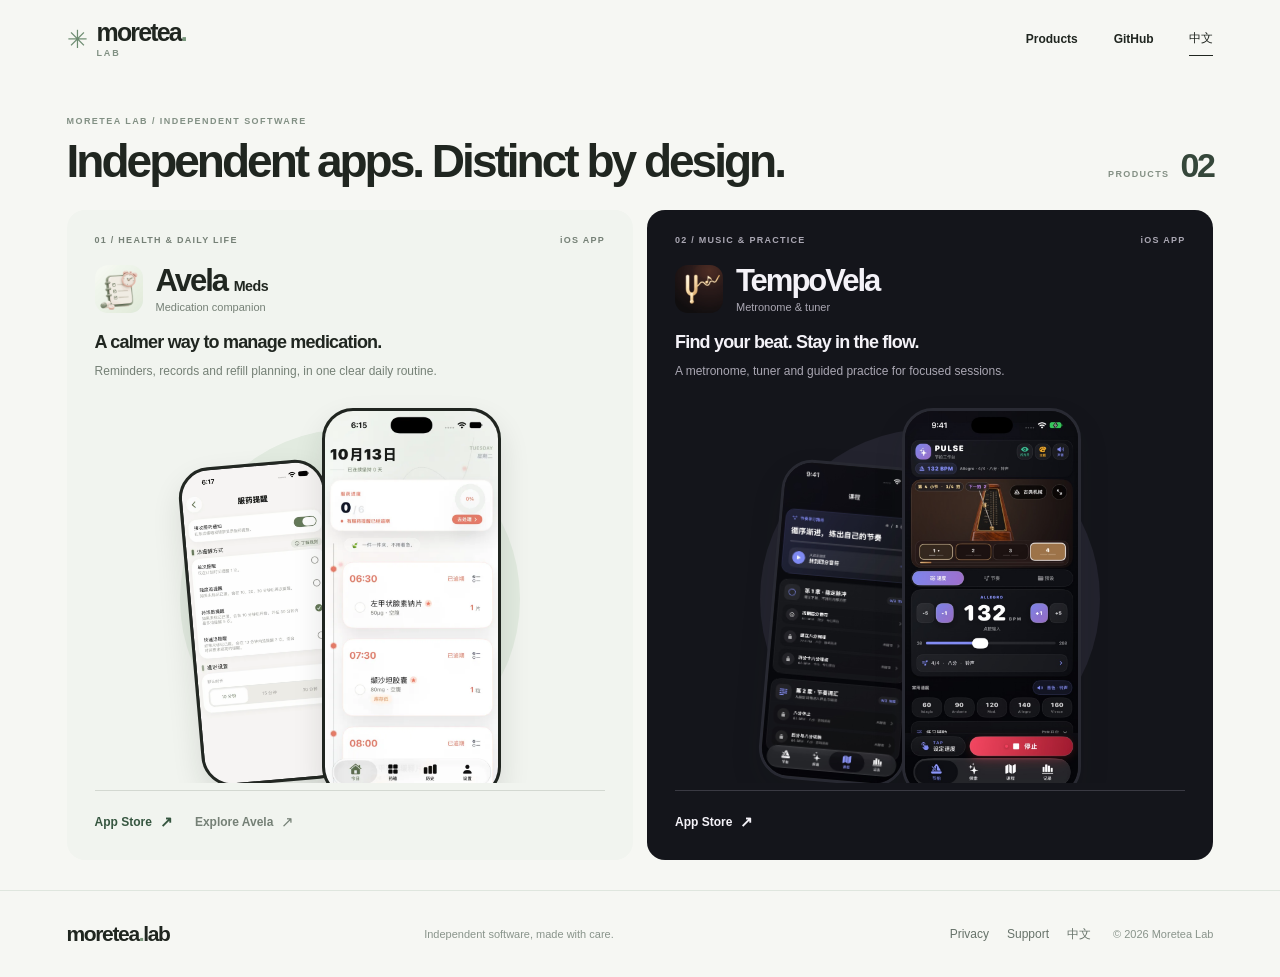
==== en/index.html @ 5b2bbec3 "Show published apps in a single product catalogue" ====
<!doctype html>
<html lang="en">
<head>
<meta charset="utf-8">
<meta name="viewport" content="width=device-width,initial-scale=1">
<meta name="theme-color" content="#f6f7f3">
<title>Moretea Lab — Independent software products</title>
<meta name="description" content="Explore independent Moretea Lab apps: Avela Meds for clearer medication routines and TempoVela for focused music practice.">
<link rel="canonical" href="https://moretea-lab.tech/en/">
<link rel="alternate" hreflang="zh-CN" href="https://moretea-lab.tech/">
<link rel="alternate" hreflang="en" href="https://moretea-lab.tech/en/">
<link rel="alternate" hreflang="x-default" href="https://moretea-lab.tech/en/">
<link rel="icon" href="/favicon.svg" type="image/svg+xml">
<link rel="stylesheet" href="/styles.css">
<meta property="og:type" content="website">
<meta property="og:site_name" content="Moretea Lab">
<meta property="og:locale" content="en_US">
<meta property="og:title" content="Moretea Lab — Independent software products">
<meta property="og:description" content="Two independent apps, each with its own point of view: medication management and focused music practice.">
<meta property="og:url" content="https://moretea-lab.tech/en/">
<meta property="og:image" content="https://moretea-lab.tech/assets/og-studio.png">
<meta name="twitter:card" content="summary_large_image">
<script type="application/ld+json">{"@context":"https://schema.org","@type":"Organization","name":"Moretea Lab","url":"https://moretea-lab.tech/","sameAs":["https://github.com/moretea-labs"]}</script>
<script type="application/ld+json">{"@context":"https://schema.org","@type":"ItemList","name":"Moretea Lab independent products","itemListElement":[{"@type":"ListItem","position":1,"name":"Avela Meds","url":"https://avela.moretea-lab.tech/en"},{"@type":"ListItem","position":2,"name":"TempoVela","url":"https://apps.apple.com/us/app/id6831952477"}]}</script>
</head>
<body>
<a class="skip-link" href="#main">Skip to content</a>
<header class="site-header wrap">
  <a class="brand" href="/en/" aria-label="Moretea Lab homepage">
    <span class="brand-mark" aria-hidden="true">✳</span>
    <span class="brand-name">moretea<span class="brand-dot">.</span><small>LAB</small></span>
  </a>
  <nav class="site-nav" aria-label="Main navigation">
    <a href="#products">Products</a>
    <a href="https://github.com/moretea-labs" target="_blank" rel="noopener">GitHub</a>
    <a class="language-link" href="/" lang="zh-CN">中文</a>
  </nav>
</header>
<main id="main">
  <section class="portfolio-intro wrap" aria-labelledby="portfolio-title">
    <div class="portfolio-intro-copy">
      <p class="portfolio-eyebrow">MORETEA LAB / INDEPENDENT SOFTWARE</p>
      <h1 id="portfolio-title">Independent apps. Distinct by design.</h1>
    </div>
    <div class="portfolio-count" aria-label="Two published products">
      <span>PRODUCTS</span><strong>02</strong>
    </div>
  </section>
  <section class="product-grid wrap" id="products" aria-label="Published Moretea Lab products">
    <article class="product product-avela" id="avela" aria-labelledby="avela-title">
      <div class="product-topline"><span>01 / HEALTH &amp; DAILY LIFE</span><span>iOS APP</span></div>
      <div class="product-identity">
        <img class="app-icon" src="/assets/avela-icon.jpg" width="48" height="48" alt="Avela app icon">
        <div><h2 id="avela-title">Avela <span>Meds</span></h2><p class="product-category">Medication companion</p></div>
      </div>
      <p class="product-tagline">A calmer way to manage medication.</p>
      <p class="product-description">Reminders, records and refill planning, in one clear daily routine.</p>
      <div class="product-visual" role="group" aria-label="Avela app interface showcase">
        <span class="visual-disc" aria-hidden="true"></span>
        <figure class="device device-secondary">
          <img src="/assets/avela-reminder.webp" alt="Avela medication reminder settings screen" width="560" height="1218" loading="eager" decoding="async">
        </figure>
        <figure class="device device-primary">
          <img src="/assets/avela-today.webp" alt="Avela daily medication plan and progress screen" width="560" height="1218" loading="eager" decoding="async" fetchpriority="high">
        </figure>
      </div>
      <div class="product-footer">
        <a class="product-link product-link-primary" href="https://apps.apple.com/us/app/id6775778505" target="_blank" rel="noopener">App Store <span aria-hidden="true">↗</span></a>
        <a class="product-link product-link-secondary" href="https://avela.moretea-lab.tech/en">Explore Avela <span aria-hidden="true">↗</span></a>
      </div>
    </article>
    <article class="product product-tempo" id="tempo" aria-labelledby="tempo-title">
      <div class="product-topline"><span>02 / MUSIC &amp; PRACTICE</span><span>iOS APP</span></div>
      <div class="product-identity">
        <img class="app-icon" src="/assets/tempovela-icon.jpg" width="48" height="48" alt="TempoVela app icon">
        <div><h2 id="tempo-title">TempoVela</h2><p class="product-category">Metronome &amp; tuner</p></div>
      </div>
      <p class="product-tagline">Find your beat. Stay in the flow.</p>
      <p class="product-description">A metronome, tuner and guided practice for focused sessions.</p>
      <div class="product-visual" role="group" aria-label="TempoVela app interface showcase">
        <span class="visual-disc" aria-hidden="true"></span>
        <figure class="device device-secondary">
          <img src="/assets/tempovela-courses.jpg" alt="TempoVela guided rhythm course screen" width="621" height="1350" loading="eager" decoding="async">
        </figure>
        <figure class="device device-primary">
          <img src="/assets/tempovela-metronome.jpg" alt="TempoVela metronome and tempo controls" width="575" height="1250" loading="eager" decoding="async">
        </figure>
      </div>
      <div class="product-footer">
        <a class="product-link product-link-primary" href="https://apps.apple.com/us/app/id6831952477" target="_blank" rel="noopener">App Store <span aria-hidden="true">↗</span></a>
      </div>
    </article>
  </section>
</main>
<footer class="site-footer">
  <div class="footer-inner wrap">
    <a class="footer-brand" href="/en/">moretea<span>.</span>lab</a>
    <p>Independent software, made with care.</p>
    <nav aria-label="Legal and support">
      <a href="/veilspace/privacy/">Privacy</a>
      <a href="/veilspace/support/">Support</a>
      <a href="/" lang="zh-CN">中文</a>
    </nav>
    <small>© 2026 Moretea Lab</small>
  </div>
</footer>
</body>
</html>
---- styles.css ----
@charset "UTF-8";
:root {
  --paper: #f6f7f3;
  --ink: #202620;
  --muted: #748076;
  --line: #dfe6de;
  --avela-ground: #f1f4ef;
  --tempo-ground: #14151b;
  --font-sans: -apple-system, BlinkMacSystemFont, "Segoe UI", "PingFang SC", sans-serif;
}
* { box-sizing: border-box; }
html { scroll-behavior: smooth; }
body {
  margin: 0;
  background: var(--paper);
  color: var(--ink);
  font-family: var(--font-sans);
  -webkit-font-smoothing: antialiased;
}
a { color: inherit; text-decoration: none; }
.eyebrow {
  margin: 0 0 1.4rem;
  color: #829084;
  font-size: 10px;
  font-weight: 700;
  letter-spacing: .14em;
}
a:focus-visible { outline: 2px solid #52745a; outline-offset: 5px; }
.wrap {
  width: 100%;
  max-width: 1440px;
  padding-inline: clamp(20px, 5.2vw, 76px);
  margin-inline: auto;
}
.skip-link {
  position: absolute;
  z-index: 20;
  top: -80px;
  left: 16px;
  padding: 12px 16px;
  color: white;
  background: var(--ink);
}
.skip-link:focus { top: 12px; }
.site-header {
  min-height: 78px;
  display: flex;
  align-items: center;
  justify-content: space-between;
  position: relative;
  z-index: 5;
}
.brand { display: inline-flex; align-items: center; gap: 9px; line-height: 1; }
.brand-mark { color: #6d8c71; font-size: 25px; font-weight: 350; }
.brand-name { display: block; font-size: 25px; font-weight: 730; letter-spacing: -.075em; }
.brand-dot, .footer-brand span { color: #78977b; }
.brand-name small {
  display: block;
  margin-top: 4px;
  color: #819183;
  font-size: 9px;
  font-weight: 650;
  letter-spacing: .2em;
}
.site-nav { display: flex; align-items: center; gap: clamp(18px, 2.8vw, 38px); font-size: 12px; font-weight: 570; }
.site-nav a {
  display: inline-flex;
  align-items: center;
  min-height: 44px;
  transition: color .18s ease;
}
.site-nav a:hover, .footer-inner a:hover { color: #55745a; }
.language-link { border-bottom: 1px solid currentColor; min-height: 34px !important; }

.portfolio-intro {
  min-height: 132px;
  display: flex;
  align-items: end;
  justify-content: space-between;
  gap: 24px;
  padding-top: 20px;
  padding-bottom: 23px;
}
.portfolio-eyebrow {
  margin: 0 0 11px;
  color: #829084;
  font-size: 9px;
  font-weight: 750;
  letter-spacing: .16em;
}
.portfolio-intro h1 {
  margin: 0;
  font-size: clamp(32px, 3.6vw, 46px);
  line-height: 1.08;
  font-weight: 620;
  letter-spacing: -.065em;
}
.portfolio-count { display: flex; align-items: baseline; gap: 11px; flex: none; padding-bottom: 2px; }
.portfolio-count span { color: #849085; font-size: 9px; font-weight: 750; letter-spacing: .15em; }
.portfolio-count strong { color: #35473a; font-size: 34px; font-weight: 560; letter-spacing: -.07em; }

.product-grid {
  display: grid;
  grid-template-columns: repeat(2, minmax(0, 1fr));
  align-items: stretch;
  gap: 14px;
  padding-bottom: 30px;
}
.product {
  position: relative;
  display: flex;
  flex-direction: column;
  min-width: 0;
  min-height: 650px;
  overflow: hidden;
  padding: 25px 28px 20px;
  border-radius: 18px;
}
.product-avela {
  --product-muted: #758076;
  --product-disc: #e2ebe0;
  --device-frame: #202520;
  --product-cta: #365640;
  color: #202620;
  background: var(--avela-ground);
}
.product-tempo {
  --product-muted: #aaa7b3;
  --product-disc: #23232e;
  --device-frame: #292a33;
  --product-cta: #f4f2f8;
  color: #f4f2f8;
  background: var(--tempo-ground);
}
.product-topline {
  display: flex;
  justify-content: space-between;
  gap: 12px;
  color: var(--product-muted);
  font-size: 9px;
  font-weight: 750;
  letter-spacing: .14em;
}
.product-identity { display: flex; align-items: center; gap: 13px; margin-top: 20px; min-height: 48px; }
.app-icon { display: block; flex: none; width: 48px; height: 48px; object-fit: cover; border-radius: 13px; }
.product-identity h2 {
  margin: 0;
  font-size: 31px;
  line-height: 1;
  font-weight: 650;
  letter-spacing: -.065em;
}
.product-identity h2 span { font-size: .46em; font-weight: 550; letter-spacing: -.035em; }
.product-category { margin: 5px 0 0; color: var(--product-muted); font-size: 11px; }
.product-tagline {
  margin: 17px 0 0;
  font-size: 18px;
  line-height: 1.35;
  font-weight: 590;
  letter-spacing: -.045em;
}
.product-description {
  max-width: 370px;
  margin: 7px 0 0;
  color: var(--product-muted);
  font-size: 12px;
  line-height: 1.7;
}
.product-visual {
  position: relative;
  isolation: isolate;
  flex: 1;
  min-height: 350px;
  margin-top: 10px;
  overflow: hidden;
}
.visual-disc {
  position: absolute;
  z-index: -1;
  top: 53%;
  left: 50%;
  width: min(76%, 340px);
  aspect-ratio: 1;
  border-radius: 50%;
  background: var(--product-disc);
  transform: translate(-50%, -50%);
}
.device {
  position: absolute;
  bottom: -15px;
  z-index: 1;
  margin: 0;
  overflow: hidden;
  border: 3px solid var(--device-frame);
  border-radius: 31px;
  background: #111;
  box-shadow: 0 14px 30px rgba(24, 32, 24, .12);
  transition: transform .38s cubic-bezier(.2, .7, .2, 1);
}
.device img { display: block; width: 100%; height: 100%; object-fit: cover; }
.device-primary {
  z-index: 2;
  left: calc(50% - 28px);
  width: clamp(168px, 14vw, 196px);
  aspect-ratio: 560 / 1218;
  bottom: -15px;
}
.device-secondary {
  left: calc(50% - 160px);
  width: clamp(138px, 11.5vw, 162px);
  aspect-ratio: 560 / 1218;
  bottom: 0;
  transform: rotate(-5deg);
  opacity: .99;
}
.product-tempo .device-secondary { transform: rotate(5deg); }
.product-footer {
  display: flex;
  align-items: center;
  flex-wrap: wrap;
  gap: 22px;
  min-height: 48px;
  margin-top: 7px;
  padding-top: 13px;
  border-top: 1px solid rgba(90, 108, 92, .2);
}
.product-tempo .product-footer { border-color: rgba(210, 204, 226, .2); }
.product-link {
  display: inline-flex;
  align-items: center;
  gap: 8px;
  min-height: 36px;
  color: var(--product-cta);
  font-size: 12px;
  font-weight: 650;
}
.product-link-secondary { color: var(--product-muted); font-weight: 550; }
.product-link span { font-size: 15px; transition: transform .2s ease; }
.product-link:hover span { transform: translate(2px, -2px); }

.site-footer { border-top: 1px solid var(--line); }
.footer-inner {
  min-height: 86px;
  display: grid;
  grid-template-columns: .8fr 1.2fr auto auto;
  align-items: center;
  gap: 22px;
}
.footer-brand { font-size: 21px; font-weight: 720; letter-spacing: -.065em; }
.footer-inner p, .footer-inner small { margin: 0; color: #89948b; font-size: 11px; }
.footer-inner nav { display: flex; align-items: center; gap: 18px; }
.footer-inner nav a { color: #67736a; font-size: 12px; white-space: nowrap; }

@media (hover: hover) {
  .product:hover .device-primary { transform: translateY(-5px); }
  .product:hover .device-secondary { transform: translateY(-4px) rotate(-5deg); }
  .product-tempo:hover .device-secondary { transform: translateY(-4px) rotate(5deg); }
}
@media (max-width: 980px) {
  .product { min-height: 610px; padding-inline: 22px; }
  .product-visual { min-height: 315px; }
  .device-primary { width: clamp(150px, 17vw, 180px); }
  .device-secondary { width: clamp(126px, 14vw, 150px); left: calc(50% - 145px); }
  .device-primary { left: calc(50% - 25px); }
}
@media (max-width: 760px) {
  .site-header { min-height: 70px; }
  .brand-name { font-size: 23px; }
  .site-nav { gap: 17px; font-size: 11px; }
  .portfolio-intro { min-height: 0; padding-top: 25px; padding-bottom: 20px; }
  .portfolio-intro h1 { font-size: clamp(29px, 7.2vw, 36px); }
  .portfolio-count { gap: 7px; }
  .portfolio-count span { font-size: 8px; }
  .portfolio-count strong { font-size: 27px; }
  .product-grid { grid-template-columns: 1fr; gap: 12px; padding-bottom: 24px; }
  .product { min-height: 570px; padding: 21px 22px 18px; }
  .product-identity { margin-top: 17px; }
  .product-identity h2 { font-size: 29px; }
  .product-tagline { margin-top: 15px; font-size: 18px; }
  .product-description { font-size: 12px; }
  .product-visual { min-height: 310px; margin-top: 8px; }
  .device-primary { left: calc(50% - 40px); width: clamp(145px, 39vw, 170px); }
  .device-secondary { left: calc(50% - 145px); width: clamp(118px, 32vw, 140px); }
  .footer-inner { min-height: 0; grid-template-columns: 1fr auto; gap: 14px; padding-block: 24px 27px; }
  .footer-inner p { grid-column: 1 / -1; grid-row: 2; }
  .footer-inner nav { grid-column: 1 / -1; grid-row: 3; flex-wrap: wrap; gap: 17px; }
  .footer-inner small { grid-column: 2; grid-row: 1; text-align: right; }
}
@media (max-width: 390px) {
  .wrap { padding-inline: 18px; }
  .site-header { min-height: 66px; }
  .site-nav { gap: 13px; }
  .portfolio-intro { gap: 10px; padding-top: 21px; padding-bottom: 17px; }
  .portfolio-eyebrow { font-size: 8px; letter-spacing: .13em; }
  .portfolio-intro h1 { font-size: 29px; }
  .portfolio-count { gap: 5px; }
  .portfolio-count strong { font-size: 24px; }
  .product { min-height: 540px; padding: 19px 18px 16px; border-radius: 15px; }
  .product-topline { font-size: 8px; }
  .app-icon { width: 44px; height: 44px; }
  .product-identity h2 { font-size: 27px; }
  .product-tagline { font-size: 17px; }
  .product-visual { min-height: 290px; }
  .device-primary { left: calc(50% - 36px); width: 138px; }
  .device-secondary { left: calc(50% - 132px); width: 116px; }
  .product-footer { gap: 17px; }
}
@media (prefers-reduced-motion: reduce) {
  html { scroll-behavior: auto; }
  *, *::before, *::after { scroll-behavior: auto !important; animation: none !important; transition: none !important; }
}
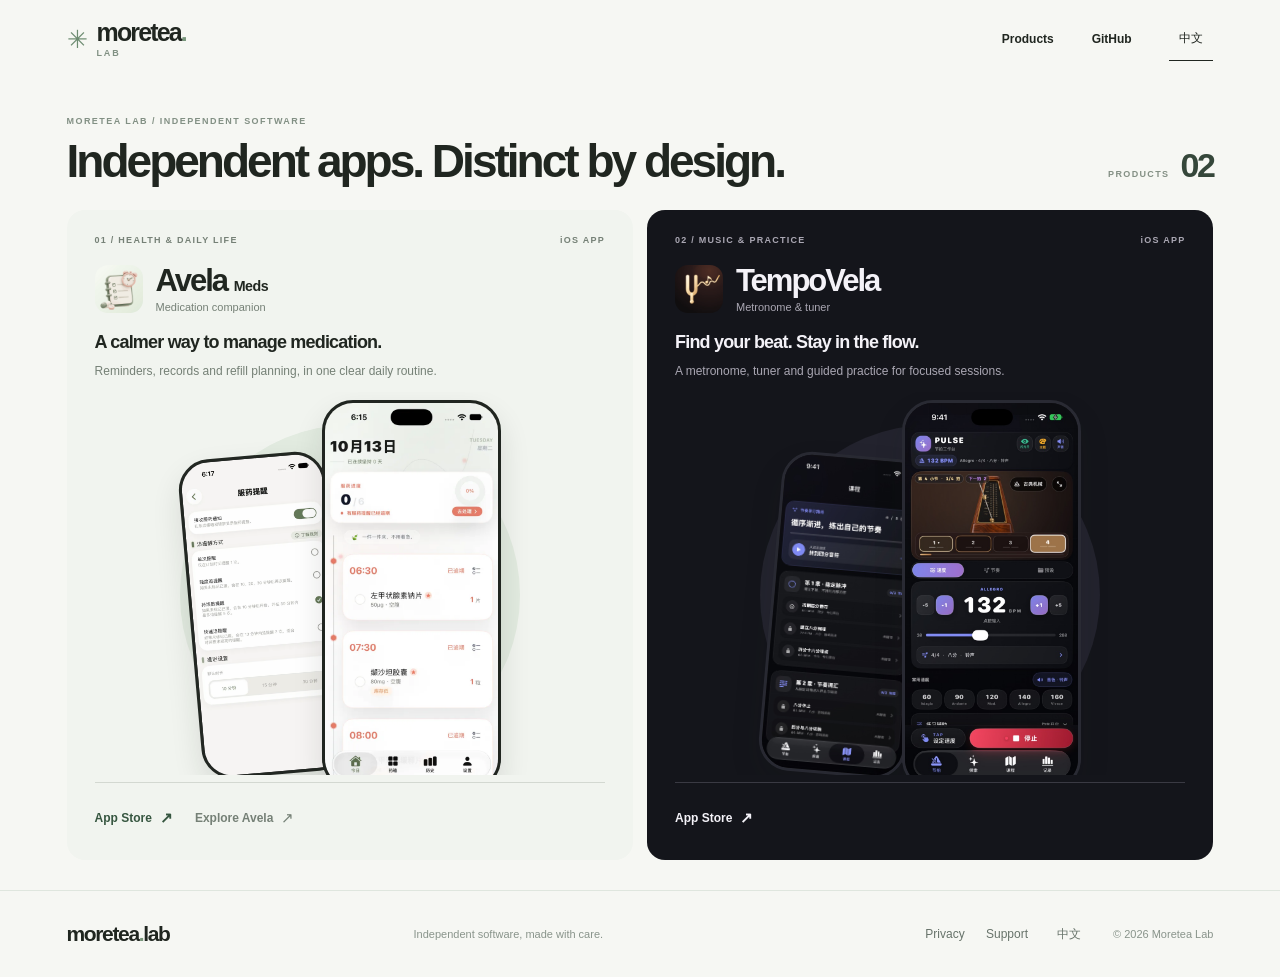
==== commit 4873e828: "Prevent stale CSS and complete legal footer hit targets" ====
--- a/en/index.html
+++ b/en/index.html
@@ -11,15 +11,19 @@
 <link rel="alternate" hreflang="en" href="https://moretea-lab.tech/en/">
 <link rel="alternate" hreflang="x-default" href="https://moretea-lab.tech/en/">
 <link rel="icon" href="/favicon.svg" type="image/svg+xml">
-<link rel="stylesheet" href="/styles.css">
+<link rel="stylesheet" href="/styles.css?v=20261118-44x44">
 <meta property="og:type" content="website">
 <meta property="og:site_name" content="Moretea Lab">
 <meta property="og:locale" content="en_US">
 <meta property="og:title" content="Moretea Lab — Independent software products">
 <meta property="og:description" content="Two independent apps, each with its own point of view: medication management and focused music practice.">
 <meta property="og:url" content="https://moretea-lab.tech/en/">
-<meta property="og:image" content="https://moretea-lab.tech/assets/og-studio.png">
+<meta property="og:image" content="https://moretea-lab.tech/assets/og-products-en.png">
+<meta property="og:image:alt" content="Avela Meds and TempoVela app showcase by Moretea Lab">
+<meta property="og:image:width" content="1200">
+<meta property="og:image:height" content="630">
 <meta name="twitter:card" content="summary_large_image">
+<meta name="twitter:image" content="https://moretea-lab.tech/assets/og-products-en.png">
 <script type="application/ld+json">{"@context":"https://schema.org","@type":"Organization","name":"Moretea Lab","url":"https://moretea-lab.tech/","sameAs":["https://github.com/moretea-labs"]}</script>
 <script type="application/ld+json">{"@context":"https://schema.org","@type":"ItemList","name":"Moretea Lab independent products","itemListElement":[{"@type":"ListItem","position":1,"name":"Avela Meds","url":"https://avela.moretea-lab.tech/en"},{"@type":"ListItem","position":2,"name":"TempoVela","url":"https://apps.apple.com/us/app/id6831952477"}]}</script>
 </head>
--- a/styles.css
+++ b/styles.css
@@ -37,6 +37,9 @@
   z-index: 20;
   top: -80px;
   left: 16px;
+  display: inline-flex;
+  align-items: center;
+  min-height: 44px;
   padding: 12px 16px;
   color: white;
   background: var(--ink);
@@ -50,7 +53,7 @@
   position: relative;
   z-index: 5;
 }
-.brand { display: inline-flex; align-items: center; gap: 9px; line-height: 1; }
+.brand { display: inline-flex; align-items: center; gap: 9px; min-height: 44px; line-height: 1; }
 .brand-mark { color: #6d8c71; font-size: 25px; font-weight: 350; }
 .brand-name { display: block; font-size: 25px; font-weight: 730; letter-spacing: -.075em; }
 .brand-dot, .footer-brand span { color: #78977b; }
@@ -66,11 +69,13 @@
 .site-nav a {
   display: inline-flex;
   align-items: center;
+  justify-content: center;
+  min-width: 44px;
   min-height: 44px;
   transition: color .18s ease;
 }
 .site-nav a:hover, .footer-inner a:hover { color: #55745a; }
-.language-link { border-bottom: 1px solid currentColor; min-height: 34px !important; }
+.language-link { border-bottom: 1px solid currentColor; }
 
 .portfolio-intro {
   min-height: 132px;
@@ -229,7 +234,8 @@
   display: inline-flex;
   align-items: center;
   gap: 8px;
-  min-height: 36px;
+  min-width: 44px;
+  min-height: 44px;
   color: var(--product-cta);
   font-size: 12px;
   font-weight: 650;
@@ -246,11 +252,27 @@
   align-items: center;
   gap: 22px;
 }
-.footer-brand { font-size: 21px; font-weight: 720; letter-spacing: -.065em; }
+.footer-brand { display: inline-flex; align-items: center; min-height: 44px; font-size: 21px; font-weight: 720; letter-spacing: -.065em; }
 .footer-inner p, .footer-inner small { margin: 0; color: #89948b; font-size: 11px; }
 .footer-inner nav { display: flex; align-items: center; gap: 18px; }
-.footer-inner nav a { color: #67736a; font-size: 12px; white-space: nowrap; }
+.footer-inner nav a {
+  display: inline-flex;
+  align-items: center;
+  justify-content: center;
+  min-width: 44px;
+  min-height: 44px;
+  color: #67736a;
+  font-size: 12px;
+  white-space: nowrap;
+}
 
+.policy footer a, .support footer a {
+  display: inline-flex;
+  align-items: center;
+  justify-content: center;
+  min-width: 44px;
+  min-height: 44px;
+}
 @media (hover: hover) {
   .product:hover .device-primary { transform: translateY(-5px); }
   .product:hover .device-secondary { transform: translateY(-4px) rotate(-5deg); }
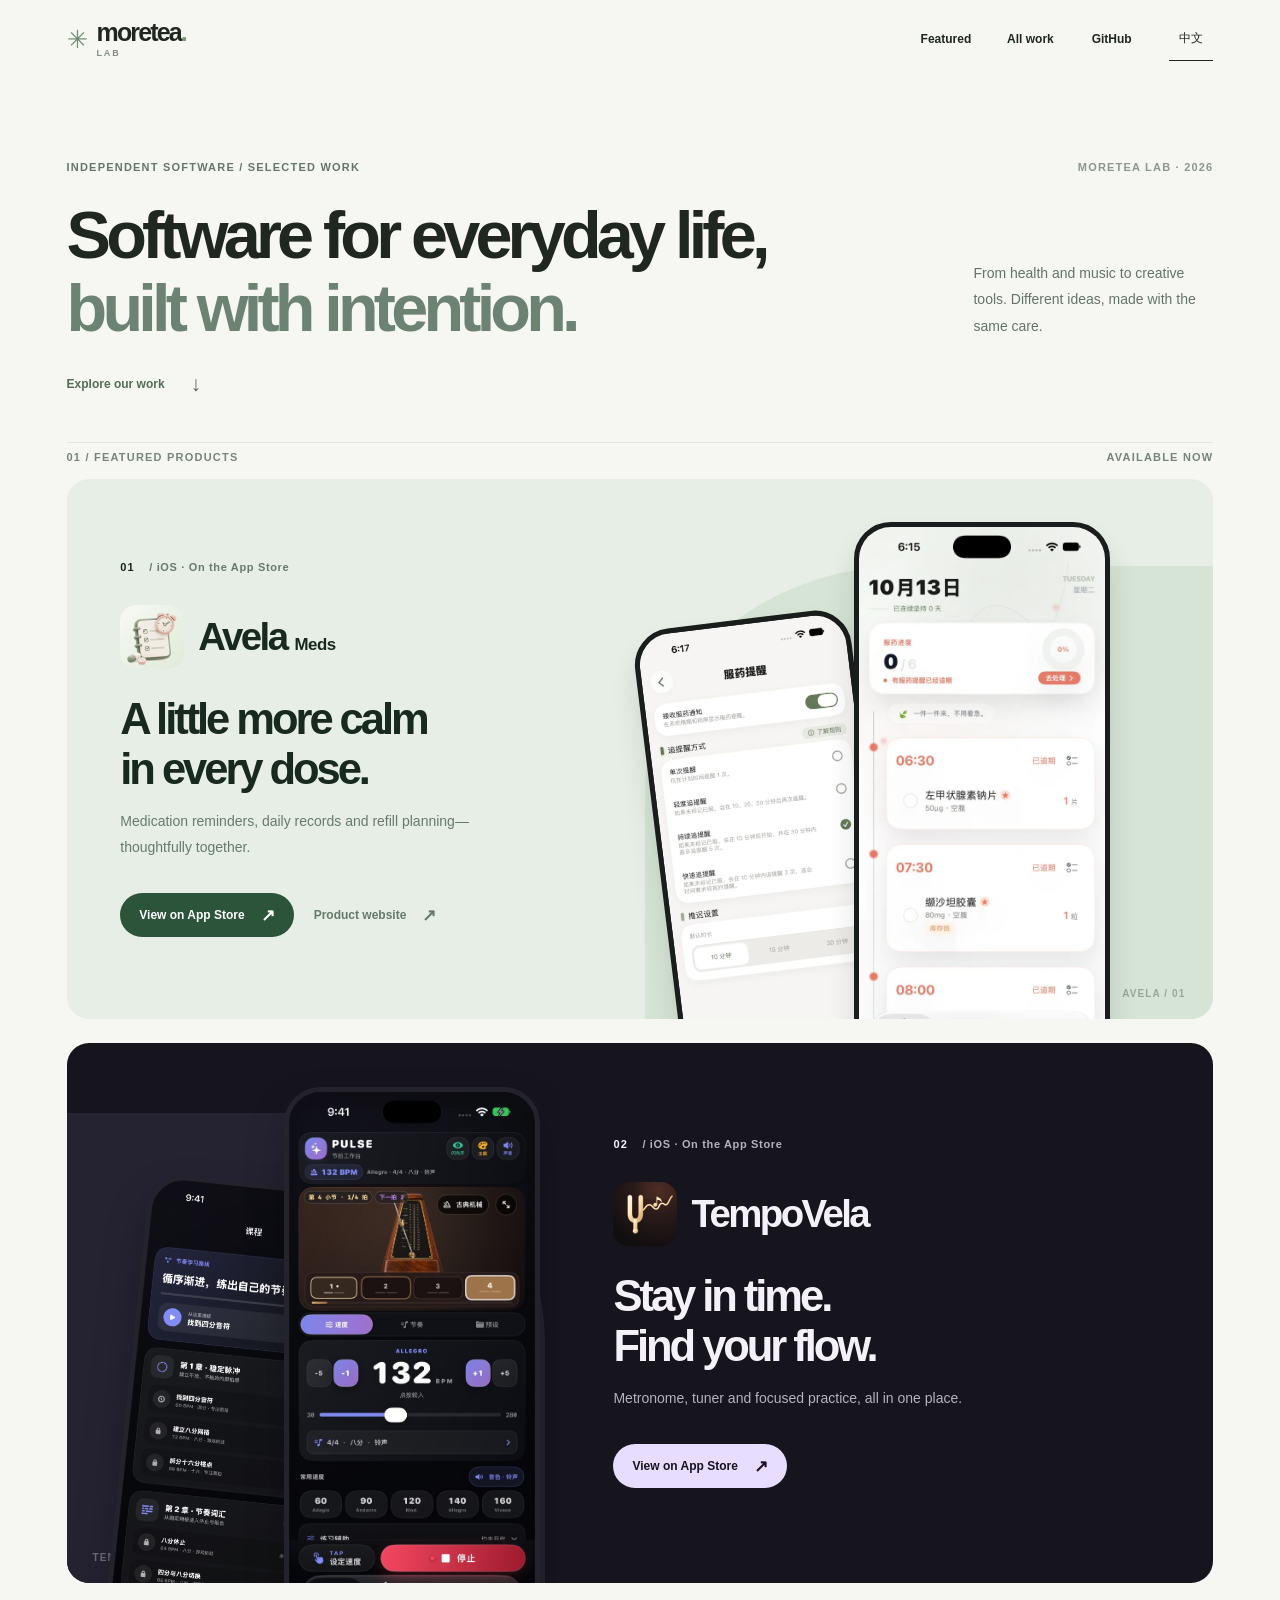
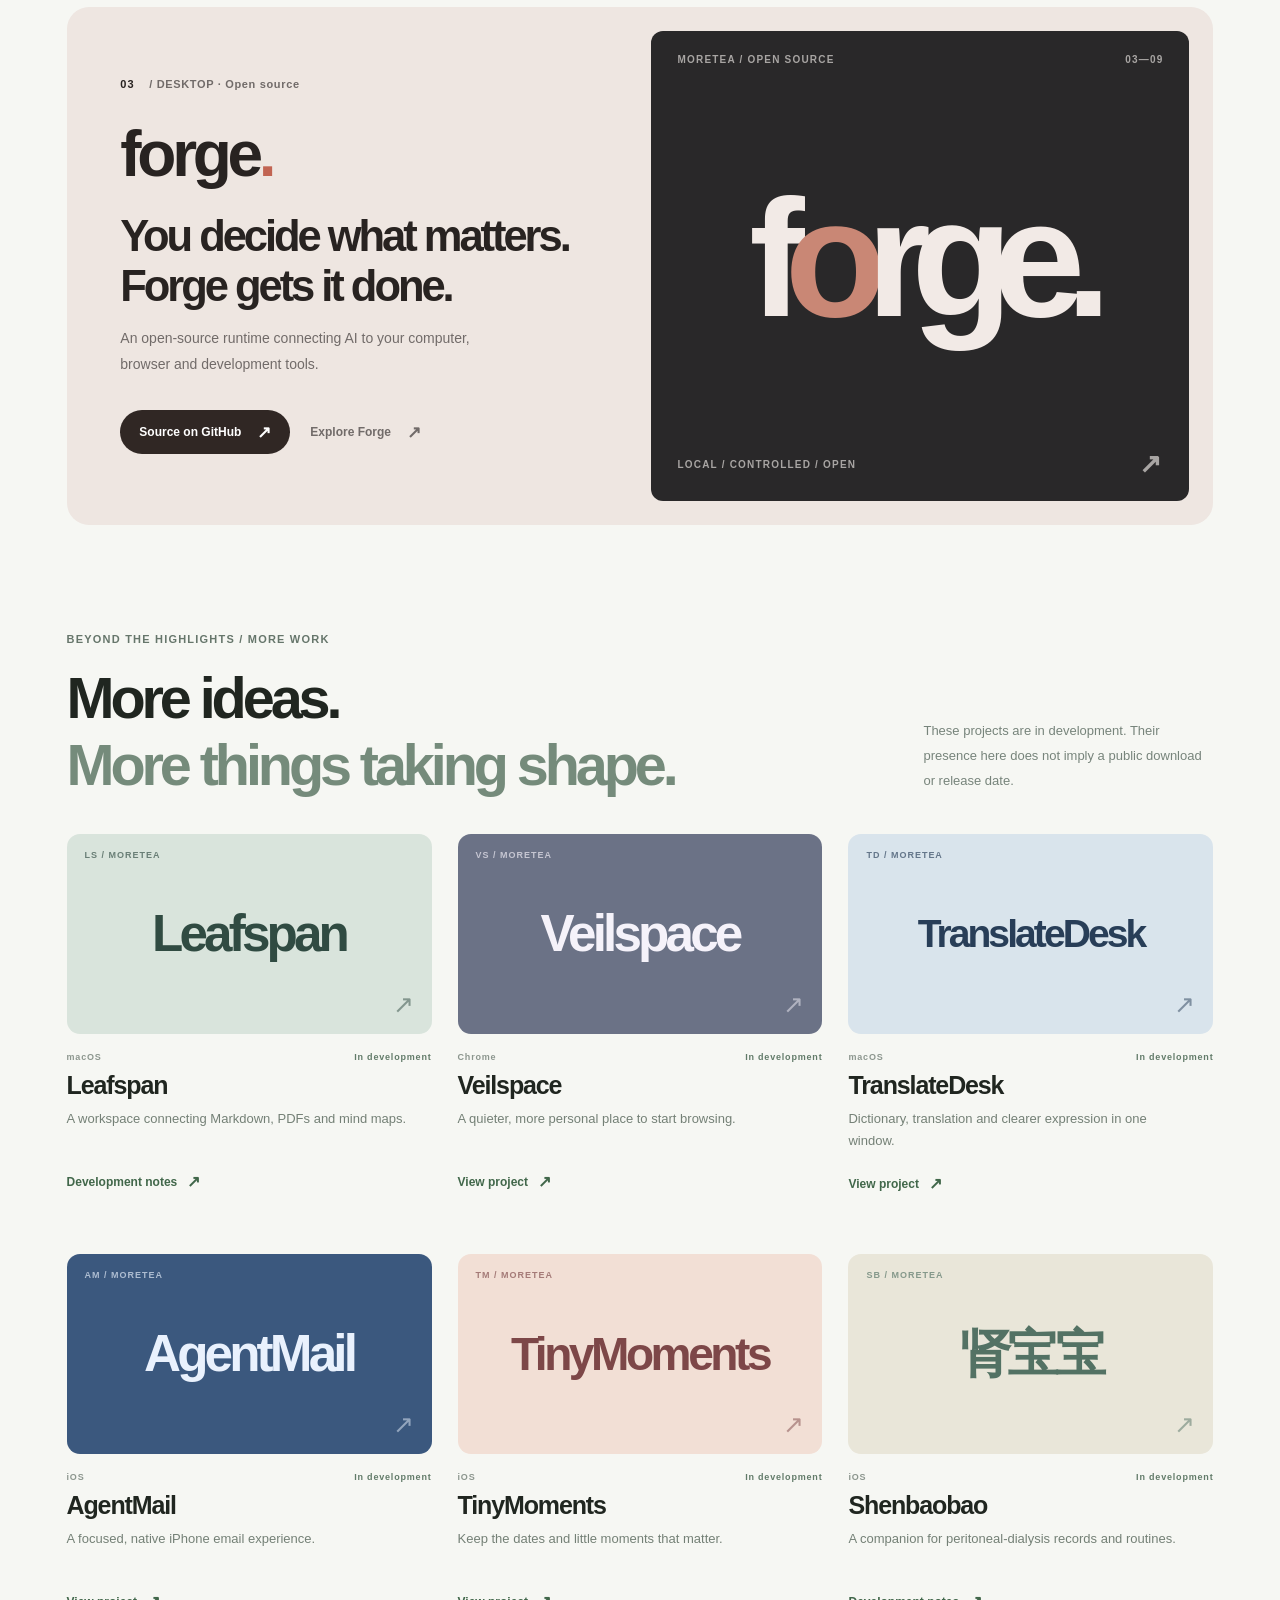
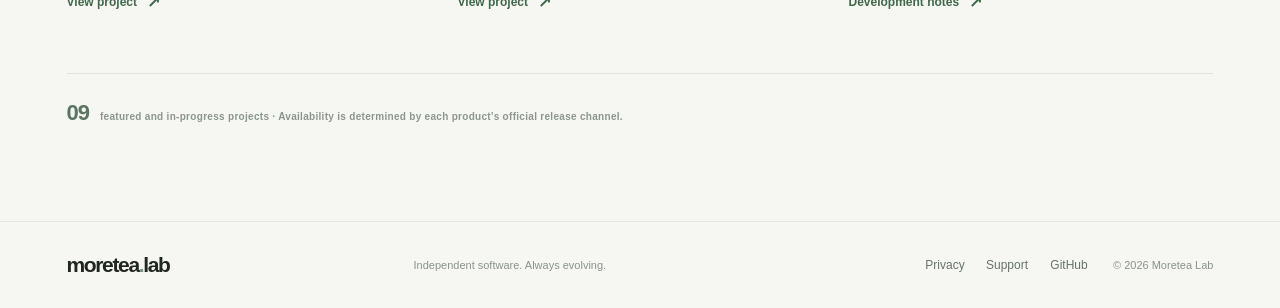
==== commit 06657aca: "Rebuild studio site as a nine-product portfolio" ====
--- a/en/index.html
+++ b/en/index.html
@@ -5,18 +5,18 @@
 <meta name="viewport" content="width=device-width,initial-scale=1">
 <meta name="theme-color" content="#f6f7f3">
 <title>Moretea Lab — Independent software products</title>
-<meta name="description" content="Explore independent Moretea Lab apps: Avela Meds for clearer medication routines and TempoVela for focused music practice.">
+<meta name="description" content="Explore Moretea Lab's software portfolio: Avela, TempoVela, Forge, Leafspan, Veilspace, TranslateDesk, AgentMail, TinyMoments and Shenbaobao.">
 <link rel="canonical" href="https://moretea-lab.tech/en/">
 <link rel="alternate" hreflang="zh-CN" href="https://moretea-lab.tech/">
 <link rel="alternate" hreflang="en" href="https://moretea-lab.tech/en/">
 <link rel="alternate" hreflang="x-default" href="https://moretea-lab.tech/en/">
 <link rel="icon" href="/favicon.svg" type="image/svg+xml">
-<link rel="stylesheet" href="/styles.css?v=20261118-44x44">
+<link rel="stylesheet" href="/styles.css?v=20261118-portfolio">
 <meta property="og:type" content="website">
 <meta property="og:site_name" content="Moretea Lab">
 <meta property="og:locale" content="en_US">
 <meta property="og:title" content="Moretea Lab — Independent software products">
-<meta property="og:description" content="Two independent apps, each with its own point of view: medication management and focused music practice.">
+<meta property="og:description" content="Avela, TempoVela, open-source Forge and more independent software in development.">
 <meta property="og:url" content="https://moretea-lab.tech/en/">
 <meta property="og:image" content="https://moretea-lab.tech/assets/og-products-en.png">
 <meta property="og:image:alt" content="Avela Meds and TempoVela app showcase by Moretea Lab">
@@ -27,86 +27,99 @@
 <script type="application/ld+json">{"@context":"https://schema.org","@type":"Organization","name":"Moretea Lab","url":"https://moretea-lab.tech/","sameAs":["https://github.com/moretea-labs"]}</script>
 <script type="application/ld+json">{"@context":"https://schema.org","@type":"ItemList","name":"Moretea Lab independent products","itemListElement":[{"@type":"ListItem","position":1,"name":"Avela Meds","url":"https://avela.moretea-lab.tech/en"},{"@type":"ListItem","position":2,"name":"TempoVela","url":"https://apps.apple.com/us/app/id6831952477"}]}</script>
 </head>
-<body>
+<body class="home-page">
 <a class="skip-link" href="#main">Skip to content</a>
 <header class="site-header wrap">
-  <a class="brand" href="/en/" aria-label="Moretea Lab homepage">
-    <span class="brand-mark" aria-hidden="true">✳</span>
-    <span class="brand-name">moretea<span class="brand-dot">.</span><small>LAB</small></span>
-  </a>
-  <nav class="site-nav" aria-label="Main navigation">
-    <a href="#products">Products</a>
-    <a href="https://github.com/moretea-labs" target="_blank" rel="noopener">GitHub</a>
-    <a class="language-link" href="/" lang="zh-CN">中文</a>
-  </nav>
+ <a class="brand" href="/en/" aria-label="Moretea Lab"><span class="brand-mark" aria-hidden="true">✳</span><span class="brand-name">moretea<span class="brand-dot">.</span><small>LAB</small></span></a>
+ <nav class="site-nav" aria-label="Main navigation"><a href="#products">Featured</a><a class="nav-secondary" href="#more">All work</a><a class="nav-secondary" href="https://github.com/moretea-labs" target="_blank" rel="noopener">GitHub</a><a class="language-link" href="/" lang="zh-CN">中文</a></nav>
 </header>
 <main id="main">
-  <section class="portfolio-intro wrap" aria-labelledby="portfolio-title">
-    <div class="portfolio-intro-copy">
-      <p class="portfolio-eyebrow">MORETEA LAB / INDEPENDENT SOFTWARE</p>
-      <h1 id="portfolio-title">Independent apps. Distinct by design.</h1>
-    </div>
-    <div class="portfolio-count" aria-label="Two published products">
-      <span>PRODUCTS</span><strong>02</strong>
-    </div>
-  </section>
-  <section class="product-grid wrap" id="products" aria-label="Published Moretea Lab products">
-    <article class="product product-avela" id="avela" aria-labelledby="avela-title">
-      <div class="product-topline"><span>01 / HEALTH &amp; DAILY LIFE</span><span>iOS APP</span></div>
-      <div class="product-identity">
-        <img class="app-icon" src="/assets/avela-icon.jpg" width="48" height="48" alt="Avela app icon">
-        <div><h2 id="avela-title">Avela <span>Meds</span></h2><p class="product-category">Medication companion</p></div>
-      </div>
-      <p class="product-tagline">A calmer way to manage medication.</p>
-      <p class="product-description">Reminders, records and refill planning, in one clear daily routine.</p>
-      <div class="product-visual" role="group" aria-label="Avela app interface showcase">
-        <span class="visual-disc" aria-hidden="true"></span>
-        <figure class="device device-secondary">
-          <img src="/assets/avela-reminder.webp" alt="Avela medication reminder settings screen" width="560" height="1218" loading="eager" decoding="async">
-        </figure>
-        <figure class="device device-primary">
-          <img src="/assets/avela-today.webp" alt="Avela daily medication plan and progress screen" width="560" height="1218" loading="eager" decoding="async" fetchpriority="high">
-        </figure>
-      </div>
-      <div class="product-footer">
-        <a class="product-link product-link-primary" href="https://apps.apple.com/us/app/id6775778505" target="_blank" rel="noopener">App Store <span aria-hidden="true">↗</span></a>
-        <a class="product-link product-link-secondary" href="https://avela.moretea-lab.tech/en">Explore Avela <span aria-hidden="true">↗</span></a>
-      </div>
-    </article>
-    <article class="product product-tempo" id="tempo" aria-labelledby="tempo-title">
-      <div class="product-topline"><span>02 / MUSIC &amp; PRACTICE</span><span>iOS APP</span></div>
-      <div class="product-identity">
-        <img class="app-icon" src="/assets/tempovela-icon.jpg" width="48" height="48" alt="TempoVela app icon">
-        <div><h2 id="tempo-title">TempoVela</h2><p class="product-category">Metronome &amp; tuner</p></div>
-      </div>
-      <p class="product-tagline">Find your beat. Stay in the flow.</p>
-      <p class="product-description">A metronome, tuner and guided practice for focused sessions.</p>
-      <div class="product-visual" role="group" aria-label="TempoVela app interface showcase">
-        <span class="visual-disc" aria-hidden="true"></span>
-        <figure class="device device-secondary">
-          <img src="/assets/tempovela-courses.jpg" alt="TempoVela guided rhythm course screen" width="621" height="1350" loading="eager" decoding="async">
-        </figure>
-        <figure class="device device-primary">
-          <img src="/assets/tempovela-metronome.jpg" alt="TempoVela metronome and tempo controls" width="575" height="1250" loading="eager" decoding="async">
-        </figure>
-      </div>
-      <div class="product-footer">
-        <a class="product-link product-link-primary" href="https://apps.apple.com/us/app/id6831952477" target="_blank" rel="noopener">App Store <span aria-hidden="true">↗</span></a>
-      </div>
-    </article>
-  </section>
+ <section class="index-intro wrap" aria-labelledby="portfolio-title">
+  <div class="intro-top"><p class="section-label">INDEPENDENT SOFTWARE / SELECTED WORK</p><p class="intro-year">MORETEA LAB · 2026</p></div>
+  <div class="intro-body"><h1 id="portfolio-title">Software for everyday life,<span>built with intention.</span></h1><p>From health and music to creative tools. Different ideas, made with the same care.</p></div>
+  <a class="intro-scroll" href="#products">Explore our work <span aria-hidden="true">↓</span></a>
+ </section>
+ <section class="featured wrap" id="products" aria-label="Featured products">
+  <div class="section-bar"><span>01 / FEATURED PRODUCTS</span><span>AVAILABLE NOW</span></div>
+  <article class="product-stage product-avela" id="avela" data-state="released" aria-labelledby="avela-title">
+  <div class="stage-copy"><p class="stage-number">01 <span>/ iOS · On the App Store</span></p>
+  <div class="stage-identity"><img class="app-icon" src="/assets/avela-icon.jpg" width="64" height="64" alt="Avela app icon"><span>Avela <small>Meds</small></span></div>
+  <h2 id="avela-title">A little more calm<br>in every dose.</h2><p class="stage-description">Medication reminders, daily records and refill planning—thoughtfully together.</p>
+  <div class="stage-actions"><a class="product-link product-link-primary" href="https://apps.apple.com/us/app/id6775778505" target="_blank" rel="noopener">View on App Store <span aria-hidden="true">↗</span></a><a class="product-link product-link-secondary" href="https://avela.moretea-lab.tech/en">Product website <span aria-hidden="true">↗</span></a></div></div>
+  <div class="stage-art" role="group" aria-label="Avela real app screenshots"><span class="art-plane" aria-hidden="true"></span>
+    <figure class="stage-device stage-device-back"><img src="/assets/avela-reminder.webp" width="560" height="1218" alt="Avela medication reminder settings" loading="eager" decoding="async"></figure>
+    <figure class="stage-device stage-device-front"><img src="/assets/avela-today.webp" width="560" height="1218" alt="Avela daily medication plan" loading="eager" decoding="async" fetchpriority="high"></figure>
+    <span class="art-caption" aria-hidden="true">AVELA / 01</span>
+  </div>
+</article>
+  <article class="product-stage product-tempo" id="tempo" data-state="released" aria-labelledby="tempo-title">
+  <div class="stage-copy"><p class="stage-number">02 <span>/ iOS · On the App Store</span></p>
+  <div class="stage-identity"><img class="app-icon" src="/assets/tempovela-icon.jpg" width="64" height="64" alt="TempoVela app icon"><span>TempoVela</span></div>
+  <h2 id="tempo-title">Stay in time.<br>Find your flow.</h2><p class="stage-description">Metronome, tuner and focused practice, all in one place.</p>
+  <div class="stage-actions"><a class="product-link product-link-primary" href="https://apps.apple.com/us/app/id6831952477" target="_blank" rel="noopener">View on App Store <span aria-hidden="true">↗</span></a></div></div>
+  <div class="stage-art" role="group" aria-label="TempoVela real app screenshots"><span class="art-plane" aria-hidden="true"></span>
+    <figure class="stage-device stage-device-back"><img src="/assets/tempovela-courses.jpg" width="621" height="1350" alt="TempoVela rhythm courses" loading="lazy" decoding="async"></figure>
+    <figure class="stage-device stage-device-front"><img src="/assets/tempovela-metronome.jpg" width="575" height="1250" alt="TempoVela metronome interface" loading="lazy" decoding="async"></figure>
+    <span class="art-caption" aria-hidden="true">TEMPO / 02</span>
+  </div>
+</article>
+  <article class="product-stage product-forge" id="forge" data-state="open-source" aria-labelledby="forge-title">
+   <div class="stage-copy"><p class="stage-number">03 <span>/ DESKTOP · Open source</span></p>
+   <div class="stage-identity stage-identity-text"><span>forge<span class="forge-period">.</span></span></div>
+   <h2 id="forge-title">You decide what matters.<br>Forge gets it done.</h2>
+   <p class="stage-description">An open-source runtime connecting AI to your computer, browser and development tools.</p>
+   <div class="stage-actions"><a class="product-link product-link-primary" href="https://github.com/moretea-labs/forge" target="_blank" rel="noopener">Source on GitHub <span aria-hidden="true">↗</span></a><a class="product-link product-link-secondary" href="https://moretea-labs.github.io/forge/" target="_blank" rel="noopener">Explore Forge <span aria-hidden="true">↗</span></a></div>
+   </div>
+   <div class="forge-art" aria-hidden="true"><div class="forge-art-top"><span>MORETEA / OPEN SOURCE</span><span>03—09</span></div><div class="forge-art-main">f<span>o</span>rge.</div><div class="forge-art-bottom"><span>LOCAL / CONTROLLED / OPEN</span><span>↗</span></div></div>
+ </article>
+ </section>
+ <section class="work-index wrap" id="more" aria-labelledby="work-title">
+  <div class="work-heading"><div><p class="section-label">BEYOND THE HIGHLIGHTS / MORE WORK</p><h2 id="work-title">More ideas.<br><em>More things taking shape.</em></h2></div><p>These projects are in development. Their presence here does not imply a public download or release date.</p></div>
+  <div class="work-grid"><article class="work-card work-leafspan" id="leafspan" data-state="in-development" aria-labelledby="leafspan-title">
+  <div class="work-art" aria-hidden="true"><span class="work-art-index">LS / MORETEA</span><span class="work-art-title">Leafspan</span><span class="work-art-corner">↗</span></div>
+  <div class="work-meta"><span>macOS</span><span>In development</span></div>
+  <h3 id="leafspan-title">Leafspan</h3>
+  <p>A workspace connecting Markdown, PDFs and mind maps.</p>
+  <a class="work-link" href="https://github.com/moretea-labs/personal-knowledge-assistant/issues/37" target="_blank" rel="noopener">Development notes <span aria-hidden="true">↗</span></a>
+</article>
+<article class="work-card work-veilspace" id="veilspace" data-state="in-development" aria-labelledby="veilspace-title">
+  <div class="work-art" aria-hidden="true"><span class="work-art-index">VS / MORETEA</span><span class="work-art-title">Veilspace</span><span class="work-art-corner">↗</span></div>
+  <div class="work-meta"><span>Chrome</span><span>In development</span></div>
+  <h3 id="veilspace-title">Veilspace</h3>
+  <p>A quieter, more personal place to start browsing.</p>
+  <a class="work-link" href="https://github.com/greysonOuyang/veilspace-newtab" target="_blank" rel="noopener">View project <span aria-hidden="true">↗</span></a>
+</article>
+<article class="work-card work-translatedesk" id="translatedesk" data-state="in-development" aria-labelledby="translatedesk-title">
+  <div class="work-art" aria-hidden="true"><span class="work-art-index">TD / MORETEA</span><span class="work-art-title">TranslateDesk</span><span class="work-art-corner">↗</span></div>
+  <div class="work-meta"><span>macOS</span><span>In development</span></div>
+  <h3 id="translatedesk-title">TranslateDesk</h3>
+  <p>Dictionary, translation and clearer expression in one window.</p>
+  <a class="work-link" href="https://github.com/moretea-labs/FluentTranslate" target="_blank" rel="noopener">View project <span aria-hidden="true">↗</span></a>
+</article>
+<article class="work-card work-agentmail" id="agentmail" data-state="in-development" aria-labelledby="agentmail-title">
+  <div class="work-art" aria-hidden="true"><span class="work-art-index">AM / MORETEA</span><span class="work-art-title">AgentMail</span><span class="work-art-corner">↗</span></div>
+  <div class="work-meta"><span>iOS</span><span>In development</span></div>
+  <h3 id="agentmail-title">AgentMail</h3>
+  <p>A focused, native iPhone email experience.</p>
+  <a class="work-link" href="https://github.com/moretea-labs/agentmail" target="_blank" rel="noopener">View project <span aria-hidden="true">↗</span></a>
+</article>
+<article class="work-card work-tinymoments" id="tinymoments" data-state="in-development" aria-labelledby="tinymoments-title">
+  <div class="work-art" aria-hidden="true"><span class="work-art-index">TM / MORETEA</span><span class="work-art-title">TinyMoments</span><span class="work-art-corner">↗</span></div>
+  <div class="work-meta"><span>iOS</span><span>In development</span></div>
+  <h3 id="tinymoments-title">TinyMoments</h3>
+  <p>Keep the dates and little moments that matter.</p>
+  <a class="work-link" href="https://github.com/greysonOuyang/TinyMoments" target="_blank" rel="noopener">View project <span aria-hidden="true">↗</span></a>
+</article>
+<article class="work-card work-shenbaobao" id="shenbaobao" data-state="in-development" aria-labelledby="shenbaobao-title">
+  <div class="work-art" aria-hidden="true"><span class="work-art-index">SB / MORETEA</span><span class="work-art-title">肾宝宝</span><span class="work-art-corner">↗</span></div>
+  <div class="work-meta"><span>iOS</span><span>In development</span></div>
+  <h3 id="shenbaobao-title">Shenbaobao</h3>
+  <p>A companion for peritoneal-dialysis records and routines.</p>
+  <a class="work-link" href="https://github.com/greysonOuyang/touxi-riji-app/issues/17" target="_blank" rel="noopener">Development notes <span aria-hidden="true">↗</span></a>
+</article></div>
+  <p class="portfolio-note"><span>09</span> featured and in-progress projects · Availability is determined by each product's official release channel.</p>
+ </section>
 </main>
-<footer class="site-footer">
-  <div class="footer-inner wrap">
-    <a class="footer-brand" href="/en/">moretea<span>.</span>lab</a>
-    <p>Independent software, made with care.</p>
-    <nav aria-label="Legal and support">
-      <a href="/veilspace/privacy/">Privacy</a>
-      <a href="/veilspace/support/">Support</a>
-      <a href="/" lang="zh-CN">中文</a>
-    </nav>
-    <small>© 2026 Moretea Lab</small>
-  </div>
-</footer>
+<footer class="site-footer"><div class="footer-inner wrap"><a class="footer-brand" href="/en/">moretea<span>.</span>lab</a><p>Independent software. Always evolving.</p><nav aria-label="Legal and support"><a href="/veilspace/privacy/">Privacy</a><a href="/veilspace/support/">Support</a><a href="https://github.com/moretea-labs" target="_blank" rel="noopener">GitHub</a></nav><small>© 2026 Moretea Lab</small></div></footer>
 </body>
 </html>
--- a/styles.css
+++ b/styles.css
@@ -77,173 +77,6 @@
 .site-nav a:hover, .footer-inner a:hover { color: #55745a; }
 .language-link { border-bottom: 1px solid currentColor; }
 
-.portfolio-intro {
-  min-height: 132px;
-  display: flex;
-  align-items: end;
-  justify-content: space-between;
-  gap: 24px;
-  padding-top: 20px;
-  padding-bottom: 23px;
-}
-.portfolio-eyebrow {
-  margin: 0 0 11px;
-  color: #829084;
-  font-size: 9px;
-  font-weight: 750;
-  letter-spacing: .16em;
-}
-.portfolio-intro h1 {
-  margin: 0;
-  font-size: clamp(32px, 3.6vw, 46px);
-  line-height: 1.08;
-  font-weight: 620;
-  letter-spacing: -.065em;
-}
-.portfolio-count { display: flex; align-items: baseline; gap: 11px; flex: none; padding-bottom: 2px; }
-.portfolio-count span { color: #849085; font-size: 9px; font-weight: 750; letter-spacing: .15em; }
-.portfolio-count strong { color: #35473a; font-size: 34px; font-weight: 560; letter-spacing: -.07em; }
-
-.product-grid {
-  display: grid;
-  grid-template-columns: repeat(2, minmax(0, 1fr));
-  align-items: stretch;
-  gap: 14px;
-  padding-bottom: 30px;
-}
-.product {
-  position: relative;
-  display: flex;
-  flex-direction: column;
-  min-width: 0;
-  min-height: 650px;
-  overflow: hidden;
-  padding: 25px 28px 20px;
-  border-radius: 18px;
-}
-.product-avela {
-  --product-muted: #758076;
-  --product-disc: #e2ebe0;
-  --device-frame: #202520;
-  --product-cta: #365640;
-  color: #202620;
-  background: var(--avela-ground);
-}
-.product-tempo {
-  --product-muted: #aaa7b3;
-  --product-disc: #23232e;
-  --device-frame: #292a33;
-  --product-cta: #f4f2f8;
-  color: #f4f2f8;
-  background: var(--tempo-ground);
-}
-.product-topline {
-  display: flex;
-  justify-content: space-between;
-  gap: 12px;
-  color: var(--product-muted);
-  font-size: 9px;
-  font-weight: 750;
-  letter-spacing: .14em;
-}
-.product-identity { display: flex; align-items: center; gap: 13px; margin-top: 20px; min-height: 48px; }
-.app-icon { display: block; flex: none; width: 48px; height: 48px; object-fit: cover; border-radius: 13px; }
-.product-identity h2 {
-  margin: 0;
-  font-size: 31px;
-  line-height: 1;
-  font-weight: 650;
-  letter-spacing: -.065em;
-}
-.product-identity h2 span { font-size: .46em; font-weight: 550; letter-spacing: -.035em; }
-.product-category { margin: 5px 0 0; color: var(--product-muted); font-size: 11px; }
-.product-tagline {
-  margin: 17px 0 0;
-  font-size: 18px;
-  line-height: 1.35;
-  font-weight: 590;
-  letter-spacing: -.045em;
-}
-.product-description {
-  max-width: 370px;
-  margin: 7px 0 0;
-  color: var(--product-muted);
-  font-size: 12px;
-  line-height: 1.7;
-}
-.product-visual {
-  position: relative;
-  isolation: isolate;
-  flex: 1;
-  min-height: 350px;
-  margin-top: 10px;
-  overflow: hidden;
-}
-.visual-disc {
-  position: absolute;
-  z-index: -1;
-  top: 53%;
-  left: 50%;
-  width: min(76%, 340px);
-  aspect-ratio: 1;
-  border-radius: 50%;
-  background: var(--product-disc);
-  transform: translate(-50%, -50%);
-}
-.device {
-  position: absolute;
-  bottom: -15px;
-  z-index: 1;
-  margin: 0;
-  overflow: hidden;
-  border: 3px solid var(--device-frame);
-  border-radius: 31px;
-  background: #111;
-  box-shadow: 0 14px 30px rgba(24, 32, 24, .12);
-  transition: transform .38s cubic-bezier(.2, .7, .2, 1);
-}
-.device img { display: block; width: 100%; height: 100%; object-fit: cover; }
-.device-primary {
-  z-index: 2;
-  left: calc(50% - 28px);
-  width: clamp(168px, 14vw, 196px);
-  aspect-ratio: 560 / 1218;
-  bottom: -15px;
-}
-.device-secondary {
-  left: calc(50% - 160px);
-  width: clamp(138px, 11.5vw, 162px);
-  aspect-ratio: 560 / 1218;
-  bottom: 0;
-  transform: rotate(-5deg);
-  opacity: .99;
-}
-.product-tempo .device-secondary { transform: rotate(5deg); }
-.product-footer {
-  display: flex;
-  align-items: center;
-  flex-wrap: wrap;
-  gap: 22px;
-  min-height: 48px;
-  margin-top: 7px;
-  padding-top: 13px;
-  border-top: 1px solid rgba(90, 108, 92, .2);
-}
-.product-tempo .product-footer { border-color: rgba(210, 204, 226, .2); }
-.product-link {
-  display: inline-flex;
-  align-items: center;
-  gap: 8px;
-  min-width: 44px;
-  min-height: 44px;
-  color: var(--product-cta);
-  font-size: 12px;
-  font-weight: 650;
-}
-.product-link-secondary { color: var(--product-muted); font-weight: 550; }
-.product-link span { font-size: 15px; transition: transform .2s ease; }
-.product-link:hover span { transform: translate(2px, -2px); }
-
 .site-footer { border-top: 1px solid var(--line); }
 .footer-inner {
   min-height: 86px;
@@ -273,59 +106,175 @@
   min-width: 44px;
   min-height: 44px;
 }
+
+/* Product portfolio: editorial introduction and featured product stages. */
+.index-intro { padding-top: clamp(40px, 6.5vw, 90px); padding-bottom: 36px; }
+.section-label, .intro-year, .section-bar, .stage-number, .work-meta, .work-art-index, .art-caption, .portfolio-note {
+  font-size: 11px; font-weight: 680; letter-spacing: .11em;
+}
+.section-label { margin: 0; color: #66766b; }
+.intro-top { display: flex; justify-content: space-between; gap: 20px; }
+.intro-year { margin: 0; color: #8c978e; }
+.intro-body { display: flex; align-items: end; justify-content: space-between; gap: 50px; margin: 26px 0 18px; }
+.index-intro h1 { max-width: 930px; margin: 0; font-size: clamp(43px, 5.2vw, 72px); line-height: 1.09; font-weight: 620; letter-spacing: -.072em; }
+.index-intro h1 span { display: block; color: #6c8272; }
+.intro-body > p { flex: 0 0 240px; max-width: 240px; margin: 0 0 5px; color: #65736a; font-size: 14px; line-height: 1.9; }
+.intro-scroll { display: inline-flex; align-items: center; gap: 26px; min-height: 44px; color: #536d59; font-size: 12px; font-weight: 650; }
+.intro-scroll span { font-size: 21px; font-weight: 400; }
+
+.featured { padding-bottom: 60px; }
+.section-bar { display: flex; justify-content: space-between; align-items: center; padding: 8px 0 16px; color: #77847b; border-top: 1px solid var(--line); }
+.product-stage { position: relative; display: grid; grid-template-columns: 43% 57%; min-height: 540px; margin: 0 0 24px; overflow: hidden; border-radius: 22px; }
+.product-avela { --stage-muted: #667b6c; --stage-ink: #18291f; --stage-cta: #2c543a; background: #e6eee5; color: var(--stage-ink); }
+.product-tempo { --stage-muted: #b5b1bf; --stage-ink: #f4f2f8; --stage-cta: #e7ddff; background: #16151e; color: var(--stage-ink); }
+.product-forge { --stage-muted: #716b69; --stage-ink: #282321; --stage-cta: #302724; background: #eee6e1; color: var(--stage-ink); }
+.stage-copy { z-index: 2; display: flex; flex-direction: column; align-items: flex-start; justify-content: center; min-width: 0; padding: clamp(30px, 4.3vw, 66px) clamp(28px, 4.2vw, 64px); }
+.stage-number { margin: 0 0 32px; }
+.stage-number span { margin-left: 10px; color: var(--stage-muted); font-weight: 560; letter-spacing: .06em; }
+.stage-identity { display: flex; align-items: center; gap: 14px; min-height: 64px; font-size: clamp(31px, 3vw, 43px); font-weight: 670; letter-spacing: -.067em; }
+.stage-identity .app-icon { width: 64px; height: 64px; flex: none; display: block; object-fit: cover; border-radius: 16px; }
+.stage-identity small { font-size: .44em; font-weight: 550; letter-spacing: -.03em; }
+.stage-identity-text { font-size: clamp(45px, 5vw, 72px); line-height: 1; }
+.forge-period { color: #c16452; }
+.stage-copy h2 { margin: 26px 0 0; font-size: clamp(32px, 3.4vw, 49px); line-height: 1.14; font-weight: 610; letter-spacing: -.07em; }
+.stage-description { max-width: 350px; margin: 15px 0 0; color: var(--stage-muted); font-size: 14px; line-height: 1.85; }
+.stage-actions { display: flex; flex-wrap: wrap; align-items: center; gap: 13px 18px; margin-top: 32px; }
+.product-link { display: inline-flex; justify-content: center; align-items: center; gap: 16px; min-width: 44px; min-height: 44px; padding: 0 19px; border-radius: 100px; font-size: 12px; font-weight: 660; white-space: nowrap; transition: transform .2s ease, opacity .2s ease; }
+.product-link-primary { background: var(--stage-cta); color: #fff; }
+.product-tempo .product-link-primary { color: #17131e; }
+.product-link-secondary { padding-inline: 2px; color: var(--stage-muted); }
+.product-link span { font-size: 17px; }
+.product-link:hover { transform: translateY(-2px); }
+.stage-art { position: relative; min-width: 0; min-height: 520px; isolation: isolate; overflow: hidden; }
+.art-plane { position: absolute; z-index: -1; inset: 16% -8% -16% 13%; border-radius: 42% 0 0 0; background: #d6e4d5; }
+.product-tempo .art-plane { background: #252332; inset: 13% 3% -15% -9%; border-radius: 0 42% 0 0; }
+.stage-device { position: absolute; margin: 0; overflow: hidden; border: 5px solid #191d1b; border-radius: 37px; background: #111; box-shadow: 0 19px 28px rgba(19, 32, 21, .13); transition: transform .35s cubic-bezier(.2, .7, .2, 1); }
+.stage-device img { display: block; width: 100%; height: auto; object-fit: cover; }
+.stage-device-back { z-index: 1; width: clamp(172px, 17vw, 228px); left: 15%; bottom: -60px; transform: rotate(-7deg); }
+.stage-device-front { z-index: 2; width: clamp(198px, 20vw, 265px); left: 45%; bottom: -48px; }
+.product-tempo .stage-art { grid-column: 1; grid-row: 1; }
+.product-tempo .stage-copy { grid-column: 2; grid-row: 1; }
+.product-tempo .stage-device { border-color: #24222d; box-shadow: 0 20px 38px rgba(0, 0, 0, .25); }
+.product-tempo .stage-device-back { left: 12%; transform: rotate(6deg); }
+.product-tempo .stage-device-front { left: 44%; }
+.art-caption { position: absolute; right: 28px; bottom: 20px; color: rgba(59, 89, 63, .42); font-size: 10px; }
+.product-tempo .art-caption { right: auto; left: 26px; color: rgba(226, 212, 244, .42); }
+.product-forge { min-height: 470px; grid-template-columns: 51% 49%; }
+.product-forge .stage-copy { padding-block: 54px; }
+.forge-art { display: flex; flex-direction: column; justify-content: space-between; min-height: 470px; margin: 24px 24px 24px 0; padding: 23px 26px; color: #f2eae6; background: #292829; border-radius: 12px; overflow: hidden; }
+.forge-art-top, .forge-art-bottom { display: flex; align-items: center; justify-content: space-between; gap: 12px; color: #a8a5a3; font-size: 10px; font-weight: 630; letter-spacing: .12em; }
+.forge-art-main { align-self: center; margin: auto 0; font-size: clamp(90px, 13vw, 195px); letter-spacing: -.12em; font-weight: 710; line-height: 1; }
+.forge-art-main span { color: #c98775; }
+.forge-art-bottom span:last-child { font-size: 27px; line-height: 1; }
+
+.work-index { padding-top: 24px; padding-bottom: 88px; }
+.work-heading { display: flex; align-items: end; justify-content: space-between; gap: 50px; margin-bottom: 36px; }
+.work-heading h2 { margin: 20px 0 0; font-size: clamp(36px, 4.5vw, 60px); font-weight: 610; letter-spacing: -.071em; line-height: 1.15; }
+.work-heading h2 em { font-style: normal; color: #758b7b; }
+.work-heading > p { flex: 0 0 290px; max-width: 290px; margin: 0 0 4px; color: #77847b; font-size: 13px; line-height: 1.95; }
+.work-grid { display: grid; grid-template-columns: repeat(3, minmax(0, 1fr)); column-gap: 26px; row-gap: 48px; }
+.work-card { min-width: 0; }
+.work-art { position: relative; display: flex; align-items: center; justify-content: center; height: 200px; margin-bottom: 18px; overflow: hidden; border-radius: 13px; }
+.work-art-index { position: absolute; top: 16px; left: 18px; font-size: 9px; opacity: .66; }
+.work-art-title { display: block; max-width: 100%; padding: 0 8px; font-size: clamp(42px, 4vw, 64px); font-weight: 675; letter-spacing: -.075em; line-height: 1; white-space: nowrap; }
+.work-art-corner { position: absolute; right: 18px; bottom: 15px; font-size: 25px; font-weight: 400; opacity: .5; }
+.work-leafspan .work-art { color: #304b42; background: #d9e4dc; }
+.work-veilspace .work-art { color: #f5f2fa; background: #6b7286; }
+.work-translatedesk .work-art { color: #283e58; background: #d9e4ec; }
+.work-translatedesk .work-art-title { font-size: clamp(29px, 3.05vw, 48px); }
+.work-agentmail .work-art { color: #e9f1fd; background: #3b587e; }
+.work-tinymoments .work-art { color: #7d4748; background: #f2dfd5; }
+.work-tinymoments .work-art-title { font-size: clamp(35px, 3.6vw, 55px); }
+.work-shenbaobao .work-art { color: #537264; background: #e9e6d9; }
+.work-meta { display: flex; gap: 12px; align-items: center; justify-content: space-between; margin: 0 0 9px; color: #8c968e; font-size: 9px; letter-spacing: .09em; }
+.work-meta span:last-child { color: #627b69; }
+.work-card h3 { margin: 0; font-size: 25px; letter-spacing: -.045em; font-weight: 630; }
+.work-card p { max-width: 340px; min-height: 42px; margin: 8px 0 10px; color: #748076; font-size: 13px; line-height: 1.7; }
+.work-link { display: inline-flex; align-items: center; gap: 10px; min-height: 44px; color: #41674a; font-size: 12px; font-weight: 680; }
+.work-link span { font-size: 16px; transition: transform .2s ease; }
+.work-link:hover span { transform: translate(2px, -2px); }
+.portfolio-note { margin: 49px 0 0; padding-top: 19px; color: #8b968d; border-top: 1px solid var(--line); font-size: 10px; letter-spacing: .03em; line-height: 1.8; }
+.portfolio-note span { margin-right: 8px; color: #5c7562; font-size: 22px; font-weight: 650; letter-spacing: -.05em; }
 @media (hover: hover) {
-  .product:hover .device-primary { transform: translateY(-5px); }
-  .product:hover .device-secondary { transform: translateY(-4px) rotate(-5deg); }
-  .product-tempo:hover .device-secondary { transform: translateY(-4px) rotate(5deg); }
-}
-@media (max-width: 980px) {
-  .product { min-height: 610px; padding-inline: 22px; }
-  .product-visual { min-height: 315px; }
-  .device-primary { width: clamp(150px, 17vw, 180px); }
-  .device-secondary { width: clamp(126px, 14vw, 150px); left: calc(50% - 145px); }
-  .device-primary { left: calc(50% - 25px); }
+  .product-stage:hover .stage-device-front { transform: translateY(-5px); }
+  .product-stage:hover .stage-device-back { transform: translateY(-3px) rotate(-7deg); }
+  .product-tempo:hover .stage-device-back { transform: translateY(-3px) rotate(6deg); }
+}
+@media (max-width: 1100px) {
+  .product-stage { grid-template-columns: 47% 53%; }
+  .stage-copy { padding-inline: 34px; }
+  .stage-art { min-height: 490px; }
+  .stage-device-back { left: 8%; }
+  .stage-device-front { left: 43%; }
+  .product-forge { grid-template-columns: 49% 51%; }
+  .work-art { height: 180px; }
 }
 @media (max-width: 760px) {
   .site-header { min-height: 70px; }
-  .brand-name { font-size: 23px; }
-  .site-nav { gap: 17px; font-size: 11px; }
-  .portfolio-intro { min-height: 0; padding-top: 25px; padding-bottom: 20px; }
-  .portfolio-intro h1 { font-size: clamp(29px, 7.2vw, 36px); }
-  .portfolio-count { gap: 7px; }
-  .portfolio-count span { font-size: 8px; }
-  .portfolio-count strong { font-size: 27px; }
-  .product-grid { grid-template-columns: 1fr; gap: 12px; padding-bottom: 24px; }
-  .product { min-height: 570px; padding: 21px 22px 18px; }
-  .product-identity { margin-top: 17px; }
-  .product-identity h2 { font-size: 29px; }
-  .product-tagline { margin-top: 15px; font-size: 18px; }
-  .product-description { font-size: 12px; }
-  .product-visual { min-height: 310px; margin-top: 8px; }
-  .device-primary { left: calc(50% - 40px); width: clamp(145px, 39vw, 170px); }
-  .device-secondary { left: calc(50% - 145px); width: clamp(118px, 32vw, 140px); }
+  .site-nav { gap: 14px; }
+  .nav-secondary { display: none !important; }
+  .index-intro { padding-top: 46px; padding-bottom: 26px; }
+  .intro-year { display: none; }
+  .intro-body { display: block; margin: 18px 0 10px; }
+  .index-intro h1 { font-size: clamp(37px, 8vw, 53px); }
+  .intro-body > p { max-width: 350px; margin-top: 14px; font-size: 13px; }
+  .product-stage { grid-template-columns: 1fr; min-height: 0; margin-bottom: 16px; border-radius: 18px; }
+  .stage-copy { grid-row: 1; grid-column: 1; padding: 28px 26px 0; }
+  .stage-number { margin-bottom: 20px; }
+  .stage-identity { font-size: 34px; }
+  .stage-identity .app-icon { width: 54px; height: 54px; border-radius: 14px; }
+  .stage-copy h2 { margin-top: 20px; font-size: clamp(31px, 7vw, 43px); }
+  .stage-description { margin-top: 12px; max-width: 400px; }
+  .stage-actions { margin-top: 23px; }
+  .stage-art { min-height: 340px; grid-column: 1; grid-row: 2; }
+  .stage-device-back { width: clamp(135px, 33vw, 180px); left: 16%; bottom: -84px; }
+  .stage-device-front { width: clamp(160px, 40vw, 211px); left: 46%; bottom: -65px; }
+  .product-tempo .stage-copy { grid-column: 1; grid-row: 1; }
+  .product-tempo .stage-art { grid-column: 1; grid-row: 2; }
+  .product-tempo .stage-device-back { left: 16%; }
+  .product-tempo .stage-device-front { left: 46%; }
+  .product-forge { grid-template-columns: 1fr; }
+  .product-forge .stage-copy { padding-block: 32px 12px; }
+  .forge-art { grid-column: 1; grid-row: 2; margin: 18px 20px 20px; min-height: 260px; padding: 18px; }
+  .forge-art-main { font-size: clamp(92px, 20vw, 165px); }
+  .work-heading { display: block; }
+  .work-heading > p { margin-top: 20px; max-width: 430px; }
+  .work-grid { grid-template-columns: repeat(2, minmax(0, 1fr)); gap: 28px 16px; }
+  .work-art { height: 145px; }
+  .work-art-title { font-size: clamp(27px, 4.4vw, 45px); }
+  .work-translatedesk .work-art-title { font-size: clamp(21px, 3.3vw, 31px); }
+  .work-tinymoments .work-art-title { font-size: clamp(23px, 3.9vw, 39px); }
+  .work-art-index { top: 10px; left: 11px; font-size: 8px; }
+  .work-art-corner { right: 12px; bottom: 9px; font-size: 19px; }
+  .work-card h3 { font-size: 22px; }
+  .work-index { padding-bottom: 50px; }
   .footer-inner { min-height: 0; grid-template-columns: 1fr auto; gap: 14px; padding-block: 24px 27px; }
   .footer-inner p { grid-column: 1 / -1; grid-row: 2; }
-  .footer-inner nav { grid-column: 1 / -1; grid-row: 3; flex-wrap: wrap; gap: 17px; }
+  .footer-inner nav { grid-column: 1 / -1; grid-row: 3; flex-wrap: wrap; gap: 15px; }
   .footer-inner small { grid-column: 2; grid-row: 1; text-align: right; }
 }
-@media (max-width: 390px) {
+@media (max-width: 480px) {
   .wrap { padding-inline: 18px; }
   .site-header { min-height: 66px; }
-  .site-nav { gap: 13px; }
-  .portfolio-intro { gap: 10px; padding-top: 21px; padding-bottom: 17px; }
-  .portfolio-eyebrow { font-size: 8px; letter-spacing: .13em; }
-  .portfolio-intro h1 { font-size: 29px; }
-  .portfolio-count { gap: 5px; }
-  .portfolio-count strong { font-size: 24px; }
-  .product { min-height: 540px; padding: 19px 18px 16px; border-radius: 15px; }
-  .product-topline { font-size: 8px; }
-  .app-icon { width: 44px; height: 44px; }
-  .product-identity h2 { font-size: 27px; }
-  .product-tagline { font-size: 17px; }
-  .product-visual { min-height: 290px; }
-  .device-primary { left: calc(50% - 36px); width: 138px; }
-  .device-secondary { left: calc(50% - 132px); width: 116px; }
-  .product-footer { gap: 17px; }
+  .brand-name { font-size: 23px; }
+  .site-nav a { font-size: 11px; }
+  .section-label, .section-bar, .stage-number { font-size: 9px; }
+  .index-intro h1 { font-size: clamp(32px, 8.4vw, 40px); }
+  .stage-copy { padding: 24px 20px 0; }
+  .stage-identity { font-size: 29px; }
+  .stage-copy h2 { font-size: 31px; }
+  .stage-description { font-size: 13px; }
+  .stage-art { min-height: 290px; }
+  .stage-device-back { width: clamp(125px, 33vw, 158px); left: 13%; bottom: -84px; }
+  .stage-device-front { width: clamp(145px, 40vw, 185px); left: 45%; bottom: -65px; }
+  .forge-art { min-height: 235px; }
+  .forge-art-main { font-size: clamp(78px, 20vw, 110px); }
+  .work-heading h2 { font-size: 34px; }
+  .work-grid { grid-template-columns: 1fr; row-gap: 29px; }
+  .work-art { height: 178px; }
+  .work-art-title { font-size: clamp(45px, 12vw, 60px); }
+  .work-translatedesk .work-art-title { font-size: clamp(30px, 8vw, 42px); }
+  .work-tinymoments .work-art-title { font-size: clamp(35px, 10vw, 48px); }
 }
 @media (prefers-reduced-motion: reduce) {
   html { scroll-behavior: auto; }
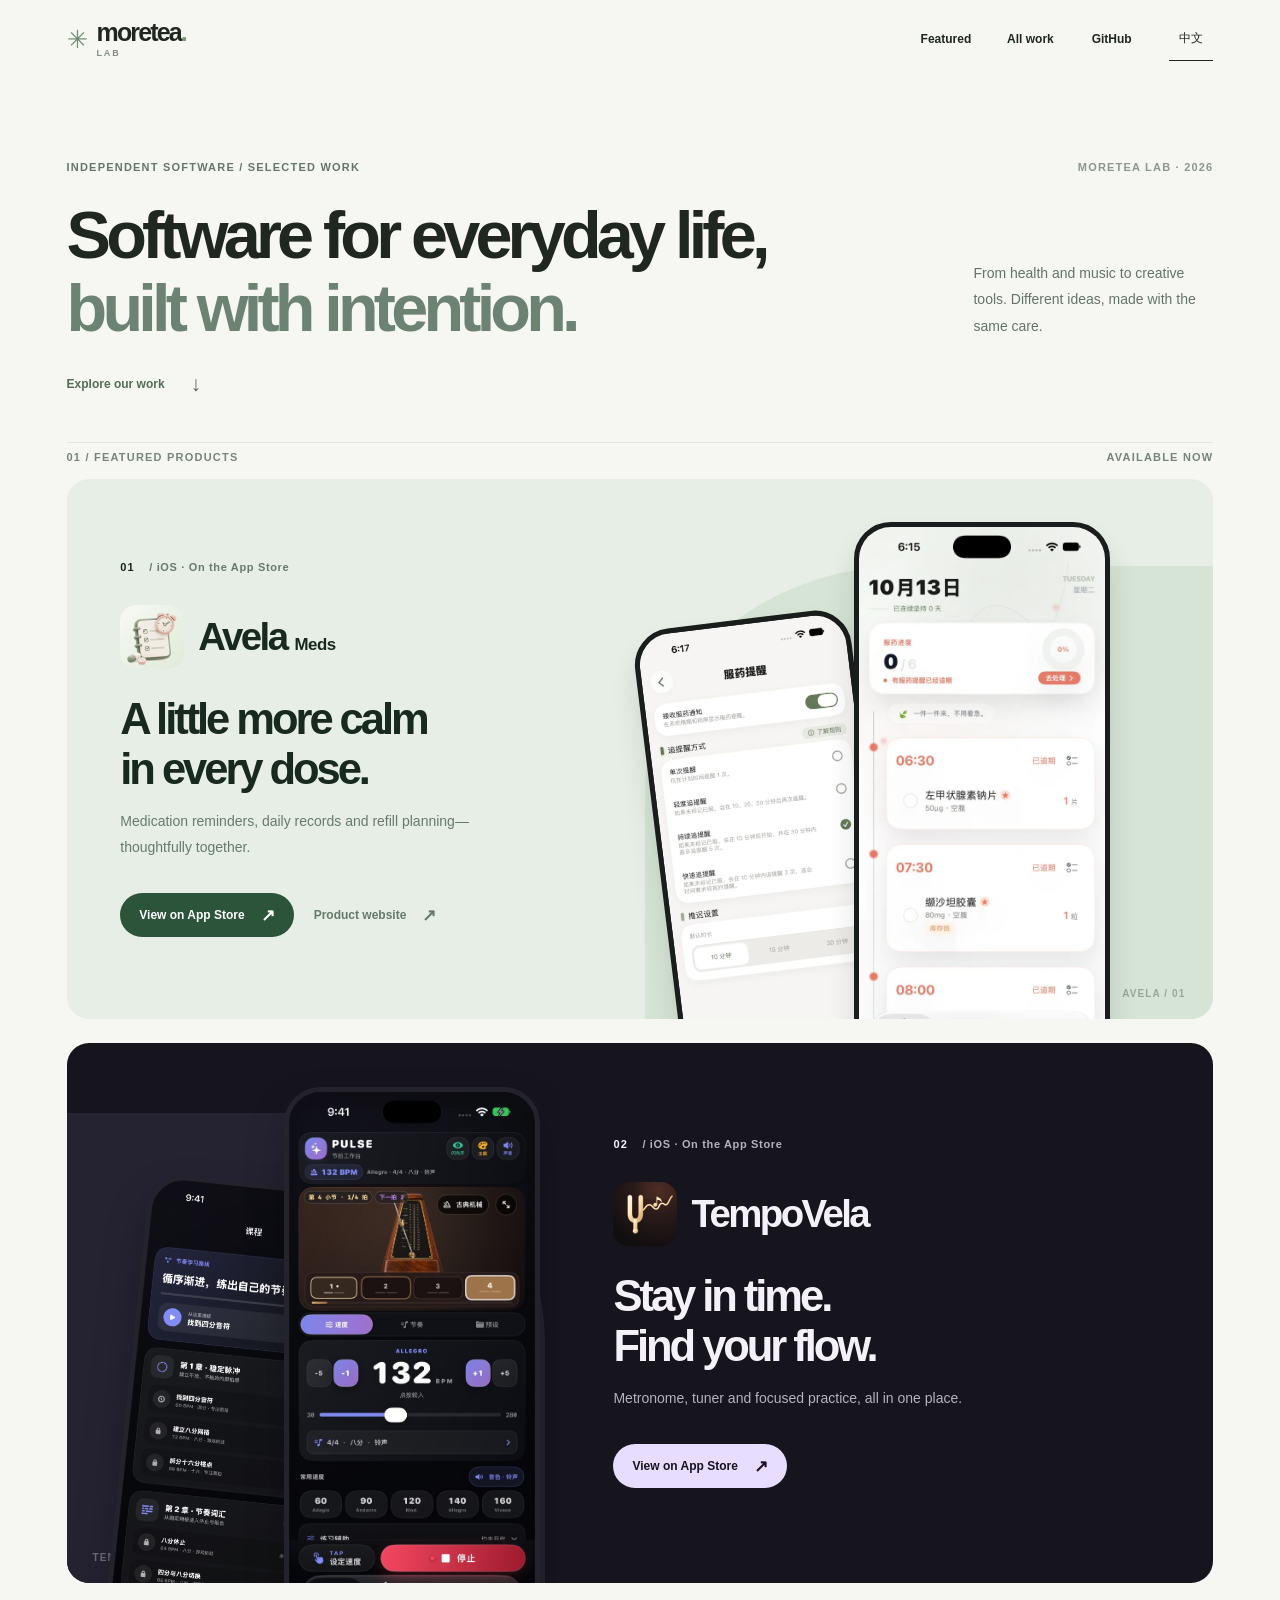
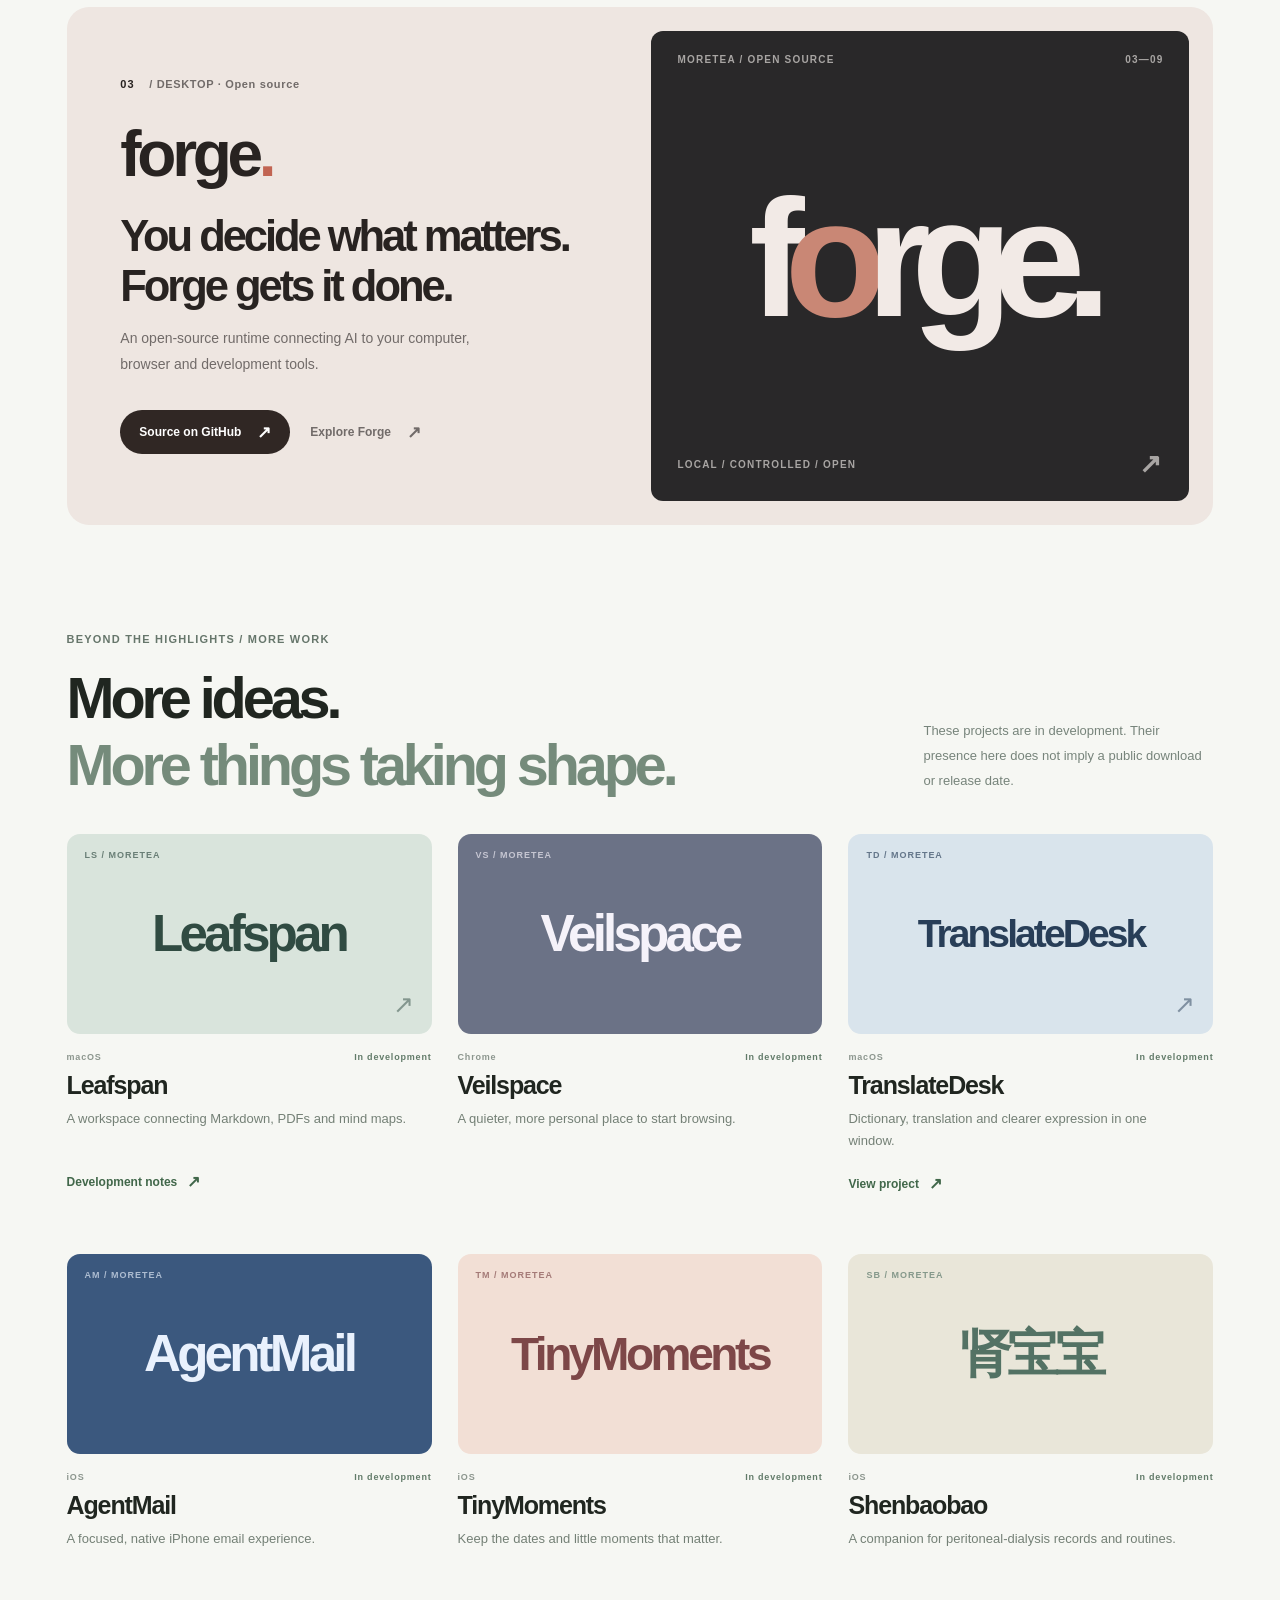
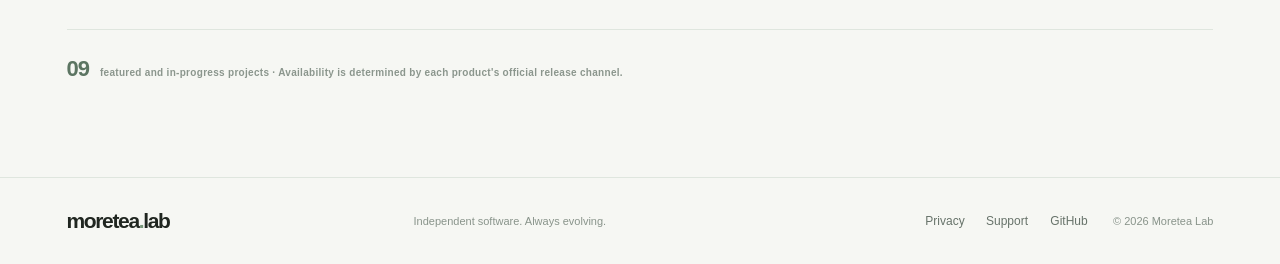
==== commit 2958fd58: "Remove private project links from public portfolio" ====
--- a/en/index.html
+++ b/en/index.html
@@ -83,11 +83,10 @@
   <a class="work-link" href="https://github.com/moretea-labs/personal-knowledge-assistant/issues/37" target="_blank" rel="noopener">Development notes <span aria-hidden="true">↗</span></a>
 </article>
 <article class="work-card work-veilspace" id="veilspace" data-state="in-development" aria-labelledby="veilspace-title">
-  <div class="work-art" aria-hidden="true"><span class="work-art-index">VS / MORETEA</span><span class="work-art-title">Veilspace</span><span class="work-art-corner">↗</span></div>
+  <div class="work-art" aria-hidden="true"><span class="work-art-index">VS / MORETEA</span><span class="work-art-title">Veilspace</span></div>
   <div class="work-meta"><span>Chrome</span><span>In development</span></div>
   <h3 id="veilspace-title">Veilspace</h3>
   <p>A quieter, more personal place to start browsing.</p>
-  <a class="work-link" href="https://github.com/greysonOuyang/veilspace-newtab" target="_blank" rel="noopener">View project <span aria-hidden="true">↗</span></a>
 </article>
 <article class="work-card work-translatedesk" id="translatedesk" data-state="in-development" aria-labelledby="translatedesk-title">
   <div class="work-art" aria-hidden="true"><span class="work-art-index">TD / MORETEA</span><span class="work-art-title">TranslateDesk</span><span class="work-art-corner">↗</span></div>
@@ -97,25 +96,22 @@
   <a class="work-link" href="https://github.com/moretea-labs/FluentTranslate" target="_blank" rel="noopener">View project <span aria-hidden="true">↗</span></a>
 </article>
 <article class="work-card work-agentmail" id="agentmail" data-state="in-development" aria-labelledby="agentmail-title">
-  <div class="work-art" aria-hidden="true"><span class="work-art-index">AM / MORETEA</span><span class="work-art-title">AgentMail</span><span class="work-art-corner">↗</span></div>
+  <div class="work-art" aria-hidden="true"><span class="work-art-index">AM / MORETEA</span><span class="work-art-title">AgentMail</span></div>
   <div class="work-meta"><span>iOS</span><span>In development</span></div>
   <h3 id="agentmail-title">AgentMail</h3>
   <p>A focused, native iPhone email experience.</p>
-  <a class="work-link" href="https://github.com/moretea-labs/agentmail" target="_blank" rel="noopener">View project <span aria-hidden="true">↗</span></a>
 </article>
 <article class="work-card work-tinymoments" id="tinymoments" data-state="in-development" aria-labelledby="tinymoments-title">
-  <div class="work-art" aria-hidden="true"><span class="work-art-index">TM / MORETEA</span><span class="work-art-title">TinyMoments</span><span class="work-art-corner">↗</span></div>
+  <div class="work-art" aria-hidden="true"><span class="work-art-index">TM / MORETEA</span><span class="work-art-title">TinyMoments</span></div>
   <div class="work-meta"><span>iOS</span><span>In development</span></div>
   <h3 id="tinymoments-title">TinyMoments</h3>
   <p>Keep the dates and little moments that matter.</p>
-  <a class="work-link" href="https://github.com/greysonOuyang/TinyMoments" target="_blank" rel="noopener">View project <span aria-hidden="true">↗</span></a>
 </article>
 <article class="work-card work-shenbaobao" id="shenbaobao" data-state="in-development" aria-labelledby="shenbaobao-title">
-  <div class="work-art" aria-hidden="true"><span class="work-art-index">SB / MORETEA</span><span class="work-art-title">肾宝宝</span><span class="work-art-corner">↗</span></div>
+  <div class="work-art" aria-hidden="true"><span class="work-art-index">SB / MORETEA</span><span class="work-art-title">肾宝宝</span></div>
   <div class="work-meta"><span>iOS</span><span>In development</span></div>
   <h3 id="shenbaobao-title">Shenbaobao</h3>
   <p>A companion for peritoneal-dialysis records and routines.</p>
-  <a class="work-link" href="https://github.com/greysonOuyang/touxi-riji-app/issues/17" target="_blank" rel="noopener">Development notes <span aria-hidden="true">↗</span></a>
 </article></div>
   <p class="portfolio-note"><span>09</span> featured and in-progress projects · Availability is determined by each product's official release channel.</p>
  </section>
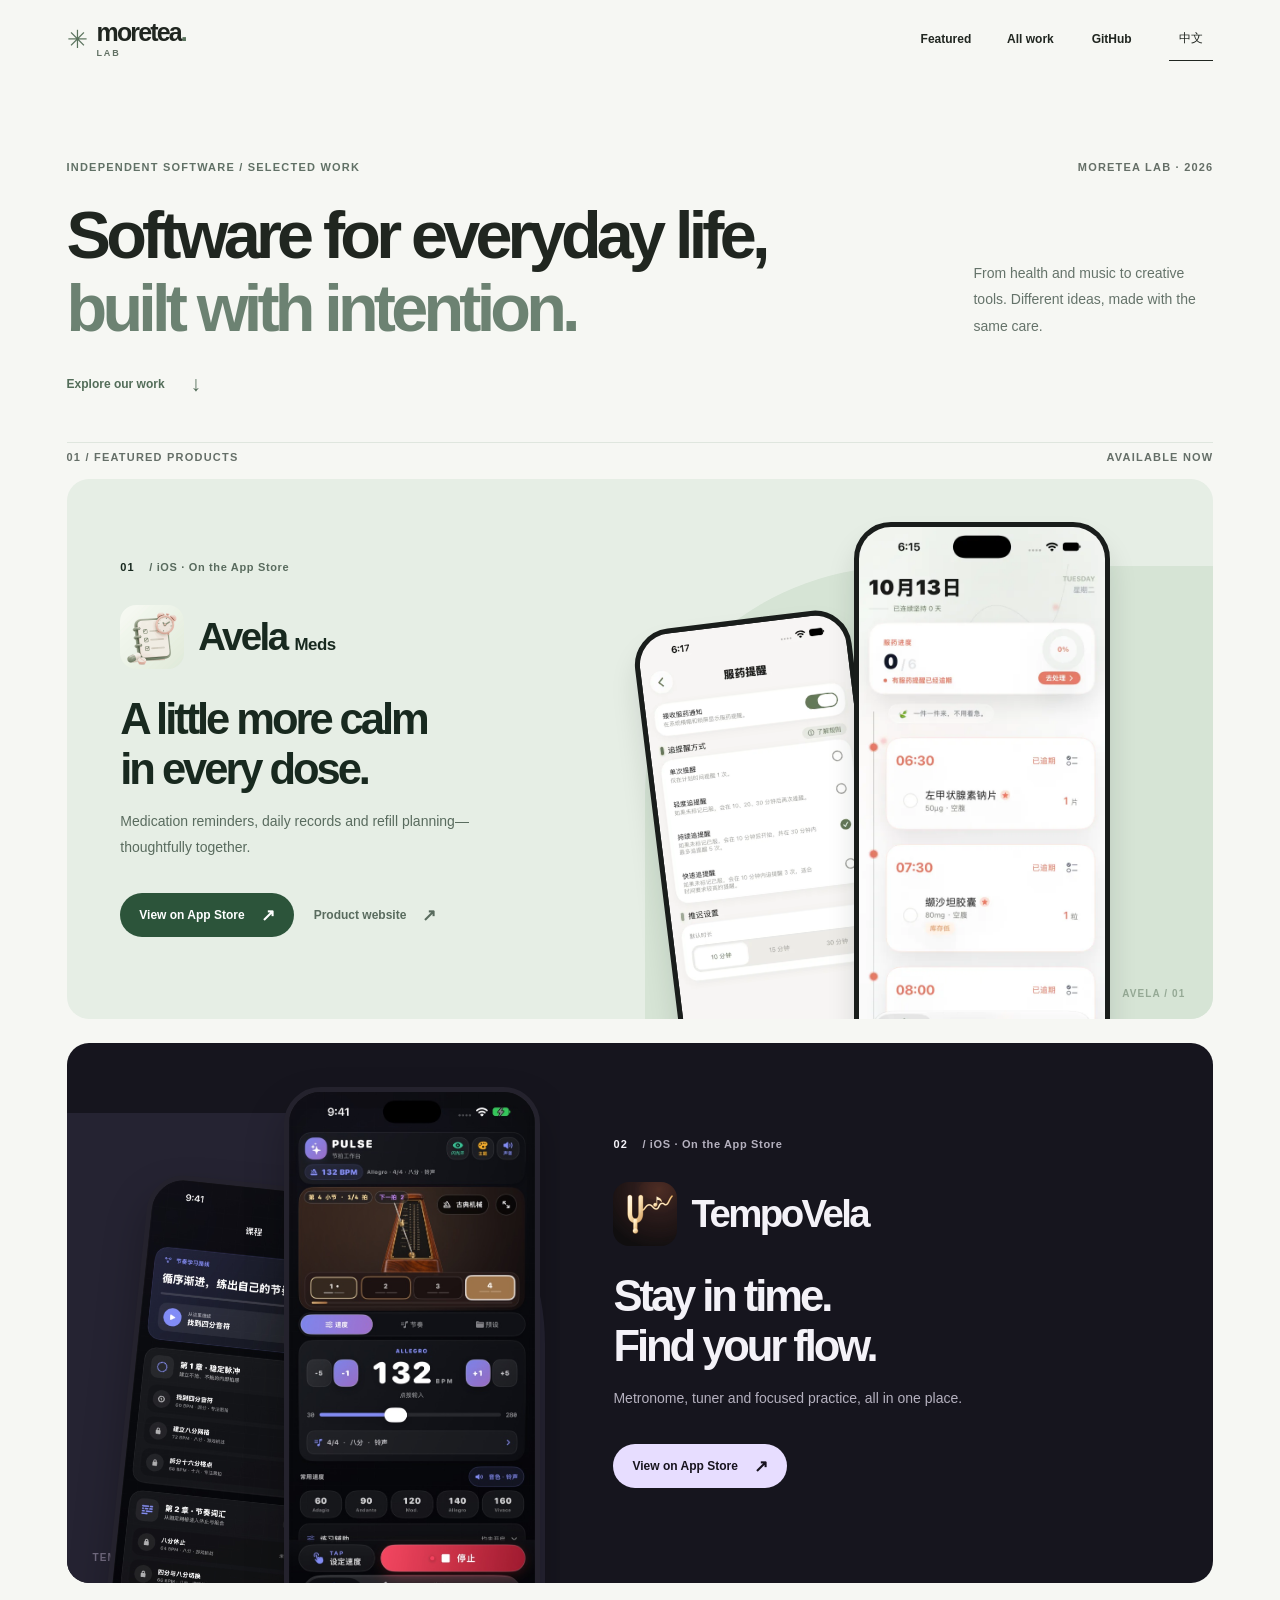
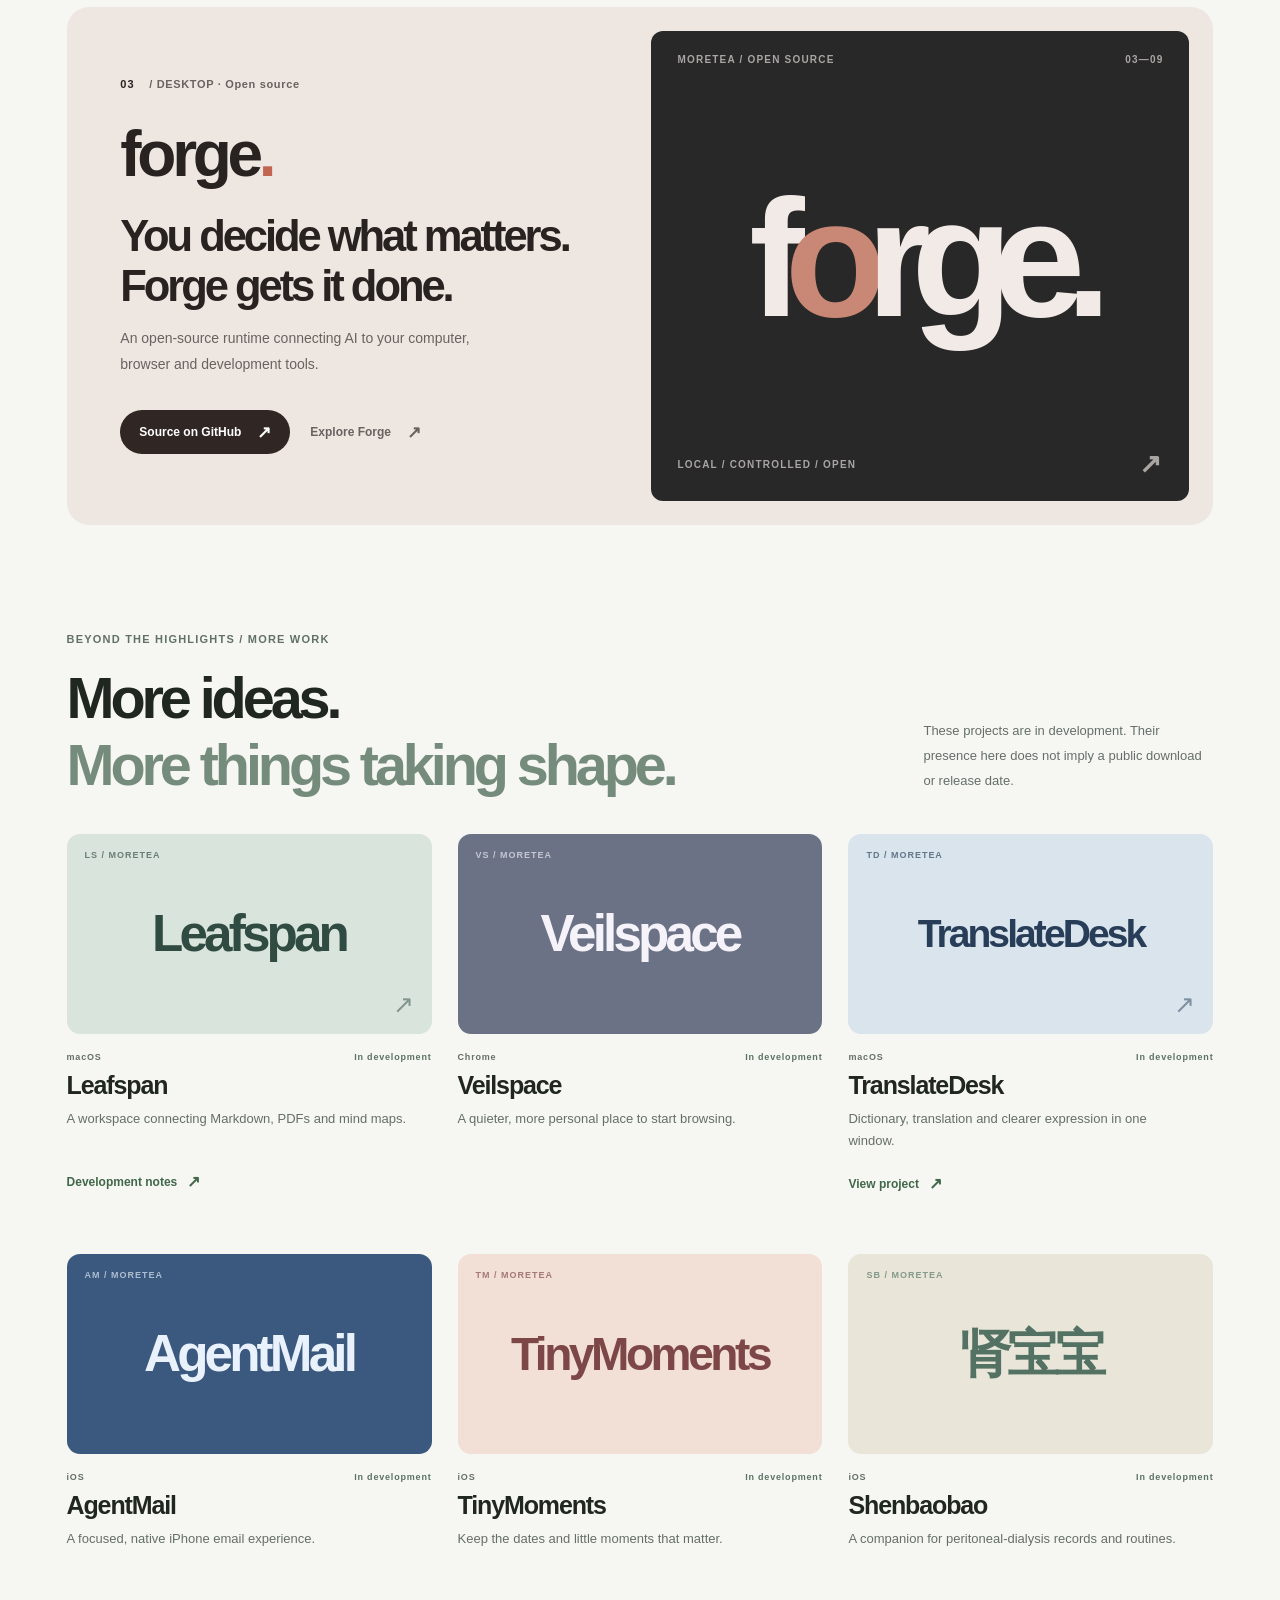
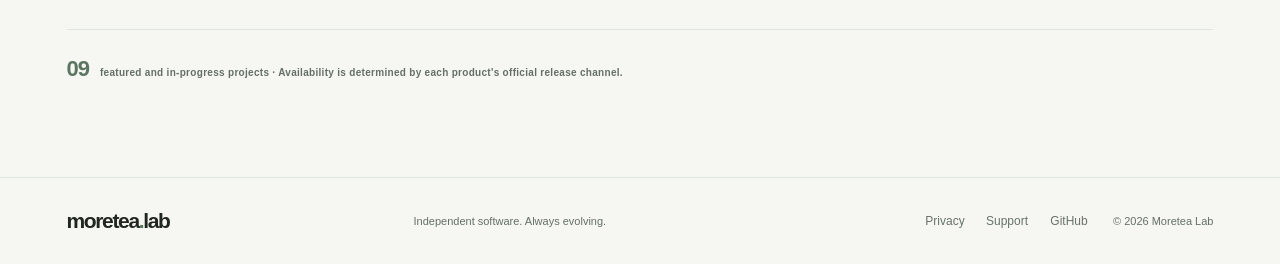
==== commit 785502e5: "Keep all-work navigation visible on mobile" ====
--- a/en/index.html
+++ b/en/index.html
@@ -19,11 +19,12 @@
 <meta property="og:description" content="Avela, TempoVela, open-source Forge and more independent software in development.">
 <meta property="og:url" content="https://moretea-lab.tech/en/">
 <meta property="og:image" content="https://moretea-lab.tech/assets/og-products-en.png">
-<meta property="og:image:alt" content="Avela Meds and TempoVela app showcase by Moretea Lab">
+<meta property="og:image:alt" content="Showcase of Moretea Lab’s two released apps: Avela Meds and TempoVela">
 <meta property="og:image:width" content="1200">
 <meta property="og:image:height" content="630">
 <meta name="twitter:card" content="summary_large_image">
 <meta name="twitter:image" content="https://moretea-lab.tech/assets/og-products-en.png">
+<meta name="twitter:image:alt" content="Showcase of Moretea Lab’s two released apps: Avela Meds and TempoVela">
 <script type="application/ld+json">{"@context":"https://schema.org","@type":"Organization","name":"Moretea Lab","url":"https://moretea-lab.tech/","sameAs":["https://github.com/moretea-labs"]}</script>
 <script type="application/ld+json">{"@context":"https://schema.org","@type":"ItemList","name":"Moretea Lab independent products","itemListElement":[{"@type":"ListItem","position":1,"name":"Avela Meds","url":"https://avela.moretea-lab.tech/en"},{"@type":"ListItem","position":2,"name":"TempoVela","url":"https://apps.apple.com/us/app/id6831952477"}]}</script>
 </head>
@@ -31,7 +32,7 @@
 <a class="skip-link" href="#main">Skip to content</a>
 <header class="site-header wrap">
  <a class="brand" href="/en/" aria-label="Moretea Lab"><span class="brand-mark" aria-hidden="true">✳</span><span class="brand-name">moretea<span class="brand-dot">.</span><small>LAB</small></span></a>
- <nav class="site-nav" aria-label="Main navigation"><a href="#products">Featured</a><a class="nav-secondary" href="#more">All work</a><a class="nav-secondary" href="https://github.com/moretea-labs" target="_blank" rel="noopener">GitHub</a><a class="language-link" href="/" lang="zh-CN">中文</a></nav>
+ <nav class="site-nav" aria-label="Main navigation"><a href="#products">Featured</a><a href="#more">All work</a><a class="nav-secondary" href="https://github.com/moretea-labs" target="_blank" rel="noopener">GitHub</a><a class="language-link" href="/" lang="zh-CN">中文</a></nav>
 </header>
 <main id="main">
  <section class="index-intro wrap" aria-labelledby="portfolio-title">
--- a/styles.css
+++ b/styles.css
@@ -2,7 +2,7 @@
 :root {
   --paper: #f6f7f3;
   --ink: #202620;
-  --muted: #748076;
+  --muted: #656f67;
   --line: #dfe6de;
   --avela-ground: #f1f4ef;
   --tempo-ground: #14151b;
@@ -20,7 +20,7 @@
 a { color: inherit; text-decoration: none; }
 .eyebrow {
   margin: 0 0 1.4rem;
-  color: #829084;
+  color: #647066;
   font-size: 10px;
   font-weight: 700;
   letter-spacing: .14em;
@@ -54,13 +54,13 @@
   z-index: 5;
 }
 .brand { display: inline-flex; align-items: center; gap: 9px; min-height: 44px; line-height: 1; }
-.brand-mark { color: #6d8c71; font-size: 25px; font-weight: 350; }
+.brand-mark { color: #5a735d; font-size: 25px; font-weight: 350; }
 .brand-name { display: block; font-size: 25px; font-weight: 730; letter-spacing: -.075em; }
-.brand-dot, .footer-brand span { color: #78977b; }
+.brand-dot, .footer-brand span { color: #59735c; }
 .brand-name small {
   display: block;
   margin-top: 4px;
-  color: #819183;
+  color: #627164;
   font-size: 9px;
   font-weight: 650;
   letter-spacing: .2em;
@@ -86,7 +86,7 @@
   gap: 22px;
 }
 .footer-brand { display: inline-flex; align-items: center; min-height: 44px; font-size: 21px; font-weight: 720; letter-spacing: -.065em; }
-.footer-inner p, .footer-inner small { margin: 0; color: #89948b; font-size: 11px; }
+.footer-inner p, .footer-inner small { margin: 0; color: #656f67; font-size: 11px; }
 .footer-inner nav { display: flex; align-items: center; gap: 18px; }
 .footer-inner nav a {
   display: inline-flex;
@@ -112,9 +112,9 @@
 .section-label, .intro-year, .section-bar, .stage-number, .work-meta, .work-art-index, .art-caption, .portfolio-note {
   font-size: 11px; font-weight: 680; letter-spacing: .11em;
 }
-.section-label { margin: 0; color: #66766b; }
+.section-label { margin: 0; color: #617166; }
 .intro-top { display: flex; justify-content: space-between; gap: 20px; }
-.intro-year { margin: 0; color: #8c978e; }
+.intro-year { margin: 0; color: #656f67; }
 .intro-body { display: flex; align-items: end; justify-content: space-between; gap: 50px; margin: 26px 0 18px; }
 .index-intro h1 { max-width: 930px; margin: 0; font-size: clamp(43px, 5.2vw, 72px); line-height: 1.09; font-weight: 620; letter-spacing: -.072em; }
 .index-intro h1 span { display: block; color: #6c8272; }
@@ -123,11 +123,11 @@
 .intro-scroll span { font-size: 21px; font-weight: 400; }
 
 .featured { padding-bottom: 60px; }
-.section-bar { display: flex; justify-content: space-between; align-items: center; padding: 8px 0 16px; color: #77847b; border-top: 1px solid var(--line); }
+.section-bar { display: flex; justify-content: space-between; align-items: center; padding: 8px 0 16px; color: #656f68; border-top: 1px solid var(--line); }
 .product-stage { position: relative; display: grid; grid-template-columns: 43% 57%; min-height: 540px; margin: 0 0 24px; overflow: hidden; border-radius: 22px; }
-.product-avela { --stage-muted: #667b6c; --stage-ink: #18291f; --stage-cta: #2c543a; background: #e6eee5; color: var(--stage-ink); }
+.product-avela { --stage-muted: #596b5e; --stage-ink: #18291f; --stage-cta: #2c543a; background: #e6eee5; color: var(--stage-ink); }
 .product-tempo { --stage-muted: #b5b1bf; --stage-ink: #f4f2f8; --stage-cta: #e7ddff; background: #16151e; color: var(--stage-ink); }
-.product-forge { --stage-muted: #716b69; --stage-ink: #282321; --stage-cta: #302724; background: #eee6e1; color: var(--stage-ink); }
+.product-forge { --stage-muted: #686361; --stage-ink: #282321; --stage-cta: #302724; background: #eee6e1; color: var(--stage-ink); }
 .stage-copy { z-index: 2; display: flex; flex-direction: column; align-items: flex-start; justify-content: center; min-width: 0; padding: clamp(30px, 4.3vw, 66px) clamp(28px, 4.2vw, 64px); }
 .stage-number { margin: 0 0 32px; }
 .stage-number span { margin-left: 10px; color: var(--stage-muted); font-weight: 560; letter-spacing: .06em; }
@@ -171,7 +171,7 @@
 .work-heading { display: flex; align-items: end; justify-content: space-between; gap: 50px; margin-bottom: 36px; }
 .work-heading h2 { margin: 20px 0 0; font-size: clamp(36px, 4.5vw, 60px); font-weight: 610; letter-spacing: -.071em; line-height: 1.15; }
 .work-heading h2 em { font-style: normal; color: #758b7b; }
-.work-heading > p { flex: 0 0 290px; max-width: 290px; margin: 0 0 4px; color: #77847b; font-size: 13px; line-height: 1.95; }
+.work-heading > p { flex: 0 0 290px; max-width: 290px; margin: 0 0 4px; color: #656f68; font-size: 13px; line-height: 1.95; }
 .work-grid { display: grid; grid-template-columns: repeat(3, minmax(0, 1fr)); column-gap: 26px; row-gap: 48px; }
 .work-card { min-width: 0; }
 .work-art { position: relative; display: flex; align-items: center; justify-content: center; height: 200px; margin-bottom: 18px; overflow: hidden; border-radius: 13px; }
@@ -186,14 +186,14 @@
 .work-tinymoments .work-art { color: #7d4748; background: #f2dfd5; }
 .work-tinymoments .work-art-title { font-size: clamp(35px, 3.6vw, 55px); }
 .work-shenbaobao .work-art { color: #537264; background: #e9e6d9; }
-.work-meta { display: flex; gap: 12px; align-items: center; justify-content: space-between; margin: 0 0 9px; color: #8c968e; font-size: 9px; letter-spacing: .09em; }
-.work-meta span:last-child { color: #627b69; }
+.work-meta { display: flex; gap: 12px; align-items: center; justify-content: space-between; margin: 0 0 9px; color: #666f68; font-size: 9px; letter-spacing: .09em; }
+.work-meta span:last-child { color: #5b7262; }
 .work-card h3 { margin: 0; font-size: 25px; letter-spacing: -.045em; font-weight: 630; }
-.work-card p { max-width: 340px; min-height: 42px; margin: 8px 0 10px; color: #748076; font-size: 13px; line-height: 1.7; }
+.work-card p { max-width: 340px; min-height: 42px; margin: 8px 0 10px; color: #656f67; font-size: 13px; line-height: 1.7; }
 .work-link { display: inline-flex; align-items: center; gap: 10px; min-height: 44px; color: #41674a; font-size: 12px; font-weight: 680; }
 .work-link span { font-size: 16px; transition: transform .2s ease; }
 .work-link:hover span { transform: translate(2px, -2px); }
-.portfolio-note { margin: 49px 0 0; padding-top: 19px; color: #8b968d; border-top: 1px solid var(--line); font-size: 10px; letter-spacing: .03em; line-height: 1.8; }
+.portfolio-note { margin: 49px 0 0; padding-top: 19px; color: #656f67; border-top: 1px solid var(--line); font-size: 10px; letter-spacing: .03em; line-height: 1.8; }
 .portfolio-note span { margin-right: 8px; color: #5c7562; font-size: 22px; font-weight: 650; letter-spacing: -.05em; }
 @media (hover: hover) {
   .product-stage:hover .stage-device-front { transform: translateY(-5px); }
